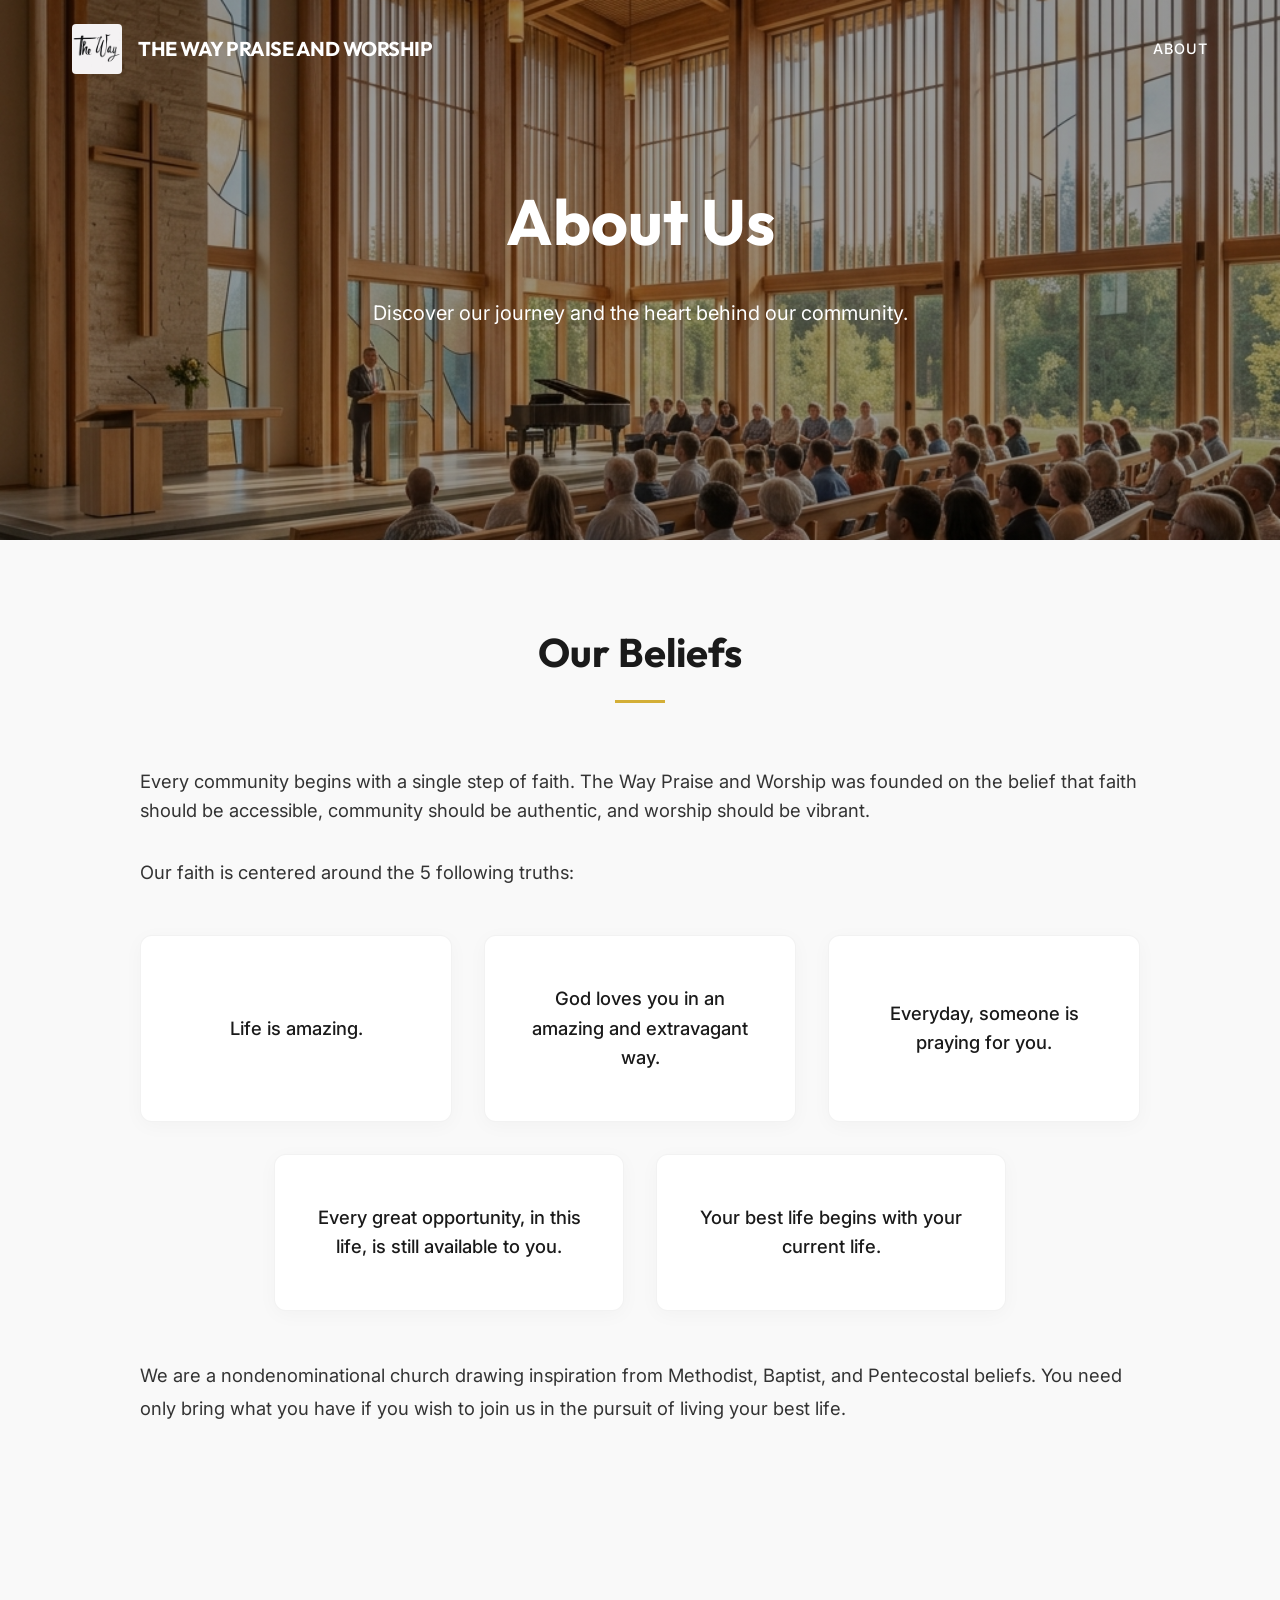
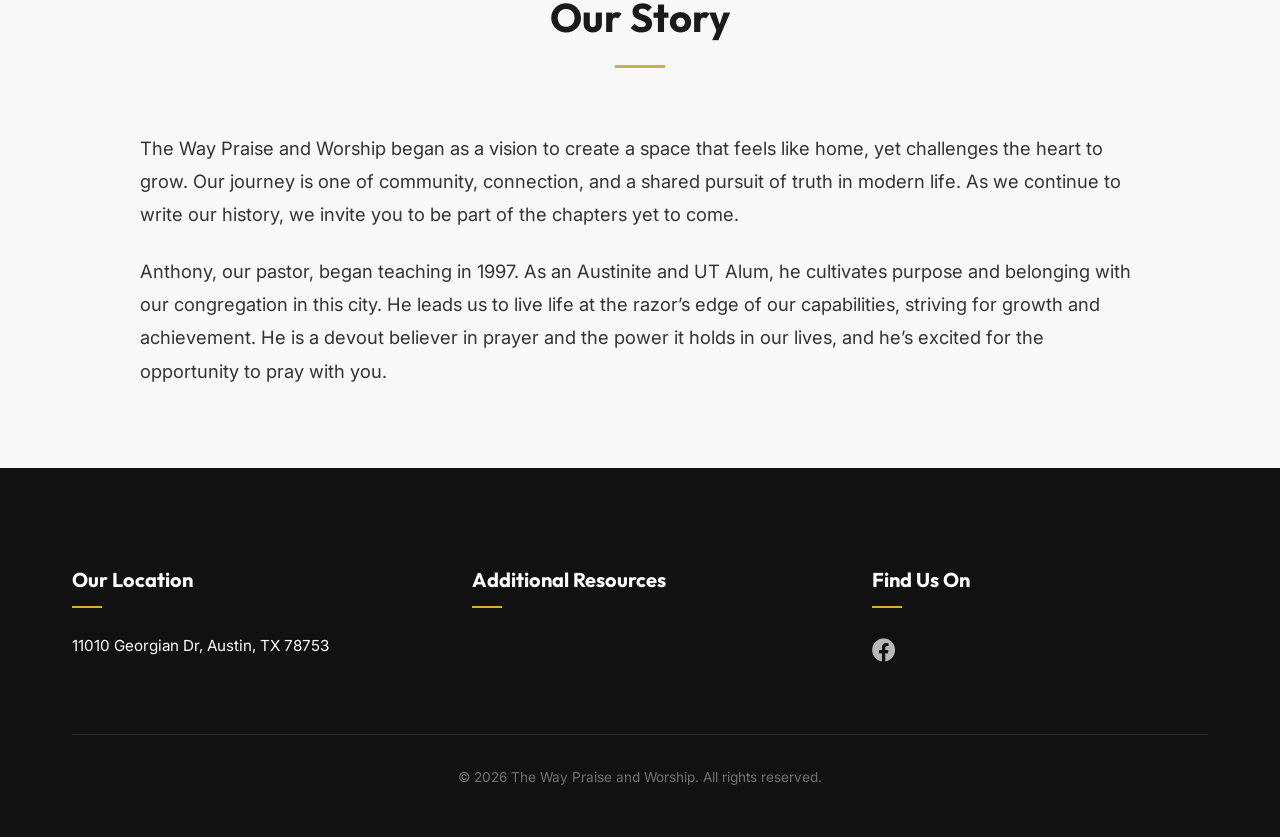
==== about/index.html @ 52aba9ca "Changed Copy  / Layout" ====
<!DOCTYPE html>
<html lang="en">

<head>
    <meta charset="UTF-8">
    <meta name="viewport" content="width=device-width, initial-scale=1.0">
    <title>About | The Way Praise and Worship</title>
    <meta name="description"
        content="Learn about The Way Praise and Worship, our history, and our mission to create a community of faith.">
    <link rel="icon" href="../images/favicon/favicon.svg" type="image/svg+xml">
    <link rel="icon" href="../images/favicon/favicon.png" type="image/png">
    <link rel="icon" href="../images/favicon/favicon.ico">
    <link rel="apple-touch-icon" href="../images/favicon/apple-touch-icon.png">
    <link rel="manifest" href="../images/favicon/site.webmanifest">
    <link rel="stylesheet" href="../styles.css">
    <!-- Font Awesome for social icons -->
    <link rel="stylesheet" href="https://cdnjs.cloudflare.com/ajax/libs/font-awesome/6.0.0/css/all.min.css">
</head>

<body>

    <header id="header">
        <div class="container">
            <nav>
                <a href="../index.html" class="logo">
                    <img src="../images/logo/TheWayLogo.jpg" alt="The Way Praise and Worship Logo" class="logo-img">
                    <span>THE WAY PRAISE AND WORSHIP</span>
                </a>
                <ul class="nav-links">
                    <li><a href="index.html">About</a></li>
                </ul>
            </nav>
        </div>
    </header>

    <main>
        <!-- About Hero Section -->
        <section class="hero hero-about">
            <div class="container">
                <div class="hero-content">
                    <h1>About Us</h1>
                    <p>Discover our journey and the heart behind our community.</p>
                </div>
            </div>
        </section>

        <!-- Our Beliefs Section -->
        <section class="about-beliefs" id="beliefs">
            <div class="container">
                <div class="section-title">
                    <h2>Our Beliefs</h2>
                    <span></span>
                </div>
                <div class="story-content" style="max-width: 1000px; margin: 0 auto; text-align: left;">
                    <p style="font-size: 1.15rem; margin-bottom: 2rem; color: var(--text-color);">
                        Every community begins with a single step of faith. The Way Praise and Worship was founded on the belief that faith should be accessible, community should be authentic, and worship should be vibrant.
                    </p>
                    <p style="font-size: 1.15rem; margin-bottom: 2rem; color: var(--text-color);">
                        Our faith is centered around the 5 following truths:
                    </p>
                    <div class="truths-grid">
                        <div class="truth-card">
                            <p>Life is amazing.</p>
                        </div>
                        <div class="truth-card">
                            <p>God loves you in an amazing and extravagant way.</p>
                        </div>
                        <div class="truth-card">
                            <p>Everyday, someone is praying for you.</p>
                        </div>
                        <div class="truth-card">
                            <p>Every great opportunity, in this life, is still available to you.</p>
                        </div>
                        <div class="truth-card">
                            <p>Your best life begins with your current life.</p>
                        </div>
                    </div>
                    <p style="font-size: 1.15rem; margin-top: 3rem; color: var(--text-color); line-height: 1.8;">
                        We are a nondenominational church drawing inspiration from Methodist, Baptist, and Pentecostal beliefs. You need only bring what you have if you wish to join us in the pursuit of living your best life.
                    </p>
                </div>
            </div>
        </section>

        <!-- Our Story Section -->
        <section class="about-story" id="story" style="background: var(--bg-color);">
            <div class="container">
                <div class="section-title">
                    <h2>Our Story</h2>
                    <span></span>
                </div>
                <div class="story-content" style="max-width: 1000px; margin: 0 auto; text-align: left;">
                    <p style="font-size: 1.15rem; color: var(--text-color); line-height: 1.8;">
                        The Way Praise and Worship began as a vision to create a space that feels like home, yet challenges the heart to grow. Our journey is one of community, connection, and a shared pursuit of truth in modern life. As we continue to write our history, we invite you to be part of the chapters yet to come.
                    </p>
                    <p style="font-size: 1.15rem; color: var(--text-color); line-height: 1.8; margin-top: 1.5rem;">
                        Anthony, our pastor, began teaching in 1997. As an Austinite and UT Alum, he cultivates purpose and belonging with our congregation in this city. He leads us to live life at the razor’s edge of our capabilities, striving for growth and achievement. He is a devout believer in prayer and the power it holds in our lives, and he’s excited for the opportunity to pray with you.
                    </p>
                </div>
            </div>
        </section>
    </main>

    <footer>
        <div class="container">
            <div class="footer-content">
                <div class="footer-col">
                    <h3>Our Location</h3>
                    <a href="https://maps.app.goo.gl/QuTGbRUTS7M2AZpp6" target="_blank" class="hidden-link">
                        11010 Georgian Dr, Austin, TX 78753
                    </a>
                </div>
                <div class="footer-col">
                    <h3>Additional Resources</h3>
                    <!-- Placeholder for future resources -->
                </div>
                <div class="footer-col">
                    <h3>Find Us On</h3>
                    <div class="footer-social">
                        <a href="https://www.facebook.com/thewaypraise/" target="_blank">
                            <i class="fa-brands fa-facebook"></i>
                        </a>
                    </div>
                </div>
            </div>
            <div class="footer-bottom">
                <p>&copy; 2026 The Way Praise and Worship. All rights reserved.</p>
            </div>
        </div>
    </footer>

    <script src="../script.js"></script>
</body>

</html>
---- styles.css ----
@import url('https://fonts.googleapis.com/css2?family=Inter:wght@300;400;500;600&family=Outfit:wght@300;400;600;700&display=swap');

:root {
    --primary-color: #1a1a1a;
    --accent-color: #d4af37;
    --text-color: #333333;
    --bg-color: #f9f9f9;
    --white: #ffffff;
    --hero-overlay: rgba(0, 0, 0, 0.4);
    --transition: all 0.3s cubic-bezier(0.4, 0, 0.2, 1);
    --max-width: 1200px;
}

* {
    margin: 0;
    padding: 0;
    box-sizing: border-box;
}

body {
    font-family: 'Inter', sans-serif;
    line-height: 1.6;
    color: var(--text-color);
    background-color: var(--bg-color);
    overflow-x: hidden;
}

h1, h2, h3 {
    font-family: 'Outfit', sans-serif;
    color: var(--primary-color);
}

a {
    text-decoration: none;
    color: inherit;
    transition: var(--transition);
}

ul {
    list-style: none;
}

img {
    max-width: 100%;
}

.container {
    max-width: var(--max-width);
    margin: 0 auto;
    padding: 0 2rem;
}

/* Header */
header {
    position: fixed;
    top: 0;
    left: 0;
    width: 100%;
    z-index: 1000;
    padding: 1.5rem 0;
    transition: var(--transition);
    background: transparent;
}

header.scrolled {
    background: var(--white);
    padding: 1rem 0;
    box-shadow: 0 2px 10px rgba(0,0,0,0.1);
}

nav {
    display: flex;
    justify-content: space-between;
    align-items: center;
}

.logo {
    display: flex;
    align-items: center;
    gap: 1rem;
    font-size: 1.25rem;
    font-weight: 700;
    font-family: 'Outfit', sans-serif;
    color: var(--white);
    letter-spacing: -0.5px;
}

.logo-img {
    height: 50px;
    width: auto;
    border-radius: 4px;
}

header.scrolled .logo {
    color: var(--primary-color);
}

.nav-links {
    display: flex;
    gap: 2rem;
}

.nav-links a {
    font-weight: 500;
    color: var(--white);
    font-size: 0.9rem;
    text-transform: uppercase;
    letter-spacing: 1px;
}

header.scrolled .nav-links a {
    color: var(--primary-color);
}

.nav-links a:hover {
    color: var(--accent-color);
}

/* Hero Section */
.hero {
    height: 100vh;
    background: linear-gradient(var(--hero-overlay), var(--hero-overlay)), url('church_hero.png');
    background-size: cover;
    background-position: center;
    display: flex;
    align-items: center;
    justify-content: center;
    text-align: center;
    color: var(--white);
}

.hero-about {
    background: linear-gradient(var(--hero-overlay), var(--hero-overlay)), url('images/about_hero.png');
    background-size: cover;
    background-position: center;
    height: 60vh;
}

.hero-content h1 {
    font-size: 4rem;
    margin-bottom: 1.5rem;
    color: var(--white);
    font-weight: 700;
}

.hero-content p {
    font-size: 1.25rem;
    margin-bottom: 2.5rem;
    max-width: 600px;
    margin-left: auto;
    margin-right: auto;
}

.btn {
    display: inline-block;
    padding: 1rem 2.5rem;
    background: var(--accent-color);
    color: var(--white);
    border-radius: 4px;
    font-weight: 600;
    text-transform: uppercase;
    letter-spacing: 1px;
    font-size: 0.9rem;
    border: 2px solid var(--accent-color);
}

.btn:hover {
    background: transparent;
    color: var(--white);
}

.btn-outline {
    background: transparent;
    border-color: var(--white);
}

.btn-outline:hover {
    background: var(--white);
    color: var(--primary-color);
}

/* Section Common */
section {
    padding: 8rem 0;
}

.section-title {
    text-align: center;
    margin-bottom: 4rem;
}

/* Compact sections for About page */
.about-beliefs, .about-story {
    padding: 5rem 0;
}

.section-title h2 {
    font-size: 2.5rem;
    margin-bottom: 1rem;
}

.section-title span {
    display: block;
    width: 50px;
    height: 3px;
    background: var(--accent-color);
    margin: 0 auto;
}

/* Sermon Times */
.sermon-times {
    background: var(--white);
}

.times-grid {
    display: grid;
    grid-template-columns: repeat(auto-fit, minmax(300px, 1fr));
    gap: 3rem;
}

.time-card {
    padding: 3rem;
    background: var(--bg-color);
    border-radius: 8px;
    text-align: center;
    transition: var(--transition);
}

.time-card:hover {
    transform: translateY(-10px);
    box-shadow: 0 10px 30px rgba(0,0,0,0.05);
}

.time-card h3 {
    font-size: 1.5rem;
    margin-bottom: 1rem;
}

.time-card p {
    font-size: 1.1rem;
    color: var(--text-color);
}

/* Social Section */
.social-section {
    background: var(--primary-color);
    color: var(--white);
    text-align: center;
}

.social-section h2 {
    color: var(--white);
}

.social-links {
    display: flex;
    justify-content: center;
    gap: 3rem;
    margin-top: 2rem;
}

.social-item {
    display: flex;
    flex-direction: column;
    align-items: center;
    gap: 1rem;
}

.social-icon {
    width: 80px;
    height: 80px;
    background: rgba(255,255,255,0.05);
    border-radius: 50%;
    display: flex;
    align-items: center;
    justify-content: center;
    font-size: 1.5rem;
    transition: var(--transition);
}

.social-item:hover .social-icon {
    background: var(--accent-color);
    transform: scale(1.1);
}

/* Contact Section */
.contact-container {
    display: grid;
    grid-template-columns: 1fr 1fr;
    gap: 4rem;
}

.contact-form {
    display: flex;
    flex-direction: column;
    gap: 1.5rem;
}

.form-group {
    display: flex;
    flex-direction: column;
    gap: 0.5rem;
}

.form-group label {
    font-weight: 600;
    font-size: 0.9rem;
}

.form-group input, .form-group textarea {
    padding: 1rem;
    border: 1px solid #ddd;
    border-radius: 4px;
    font-family: inherit;
    font-size: 1rem;
}

.form-group input:focus, .form-group textarea:focus {
    outline: none;
    border-color: var(--accent-color);
}

.contact-info {
    display: flex;
    flex-direction: column;
    gap: 2rem;
}

.info-item h3 {
    margin-bottom: 0.5rem;
}

/* Footer Refactor */
footer {
    padding: 6rem 0 3rem;
    background: #111;
    color: var(--white);
}

.footer-content {
    display: grid;
    grid-template-columns: repeat(auto-fit, minmax(280px, 1fr));
    gap: 4rem;
    margin-bottom: 4rem;
}

.footer-col h3 {
    color: var(--white);
    font-size: 1.25rem;
    margin-bottom: 1.5rem;
    position: relative;
    padding-bottom: 0.75rem;
}

.footer-col h3::after {
    content: '';
    position: absolute;
    left: 0;
    bottom: 0;
    width: 30px;
    height: 2px;
    background: var(--accent-color);
}

.footer-col p, .footer-col .hidden-link {
    color: rgba(255, 255, 255, 0.7);
    font-size: 0.95rem;
    line-height: 1.8;
}

.hidden-link {
    text-decoration: none !important;
    color: inherit !important;
}

.hidden-link:hover {
    color: var(--accent-color) !important;
}

.footer-social {
    display: flex;
    align-items: center;
    gap: 1rem;
    margin-top: 1rem;
}

.footer-social a {
    font-size: 1.5rem;
    color: rgba(255, 255, 255, 0.7);
    transition: var(--transition);
}

.footer-social a:hover {
    color: var(--accent-color);
    transform: translateY(-3px);
}

/* Truths Grid (About Page) */
.truths-grid {
    display: flex;
    flex-wrap: wrap;
    justify-content: center;
    gap: 2rem;
    margin-top: 3rem;
}

.truth-card {
    flex: 1 1 300px;
    max-width: 350px;
    background: var(--white);
    padding: 3rem 2rem;
    border-radius: 12px;
    box-shadow: 0 4px 20px rgba(0,0,0,0.03);
    border: 1px solid rgba(0,0,0,0.05);
    transition: var(--transition);
    display: flex;
    align-items: center;
    justify-content: center;
    text-align: center;
}

.truth-card:hover {
    transform: translateY(-5px);
    box-shadow: 0 10px 40px rgba(0,0,0,0.08);
    border-color: var(--accent-color);
}

.truth-card p {
    font-size: 1.15rem;
    font-weight: 500;
    color: var(--primary-color);
    margin: 0;
    line-height: 1.6;
}

.footer-bottom {
    padding-top: 2rem;
    border-top: 1px solid rgba(255, 255, 255, 0.1);
    text-align: center;
    color: rgba(255, 255, 255, 0.4);
    font-size: 0.85rem;
}

/* Responsive */
@media (max-width: 768px) {
    .contact-container {
        grid-template-columns: 1fr;
    }
    .hero-content h1 {
        font-size: 2.5rem;
    }
    .nav-links {
        display: none;
    }
    .footer-content {
        gap: 3rem;
        text-align: center;
    }
    .footer-col h3::after {
        left: 50%;
        transform: translateX(-50%);
    }
    .footer-social {
        justify-content: center;
    }
}
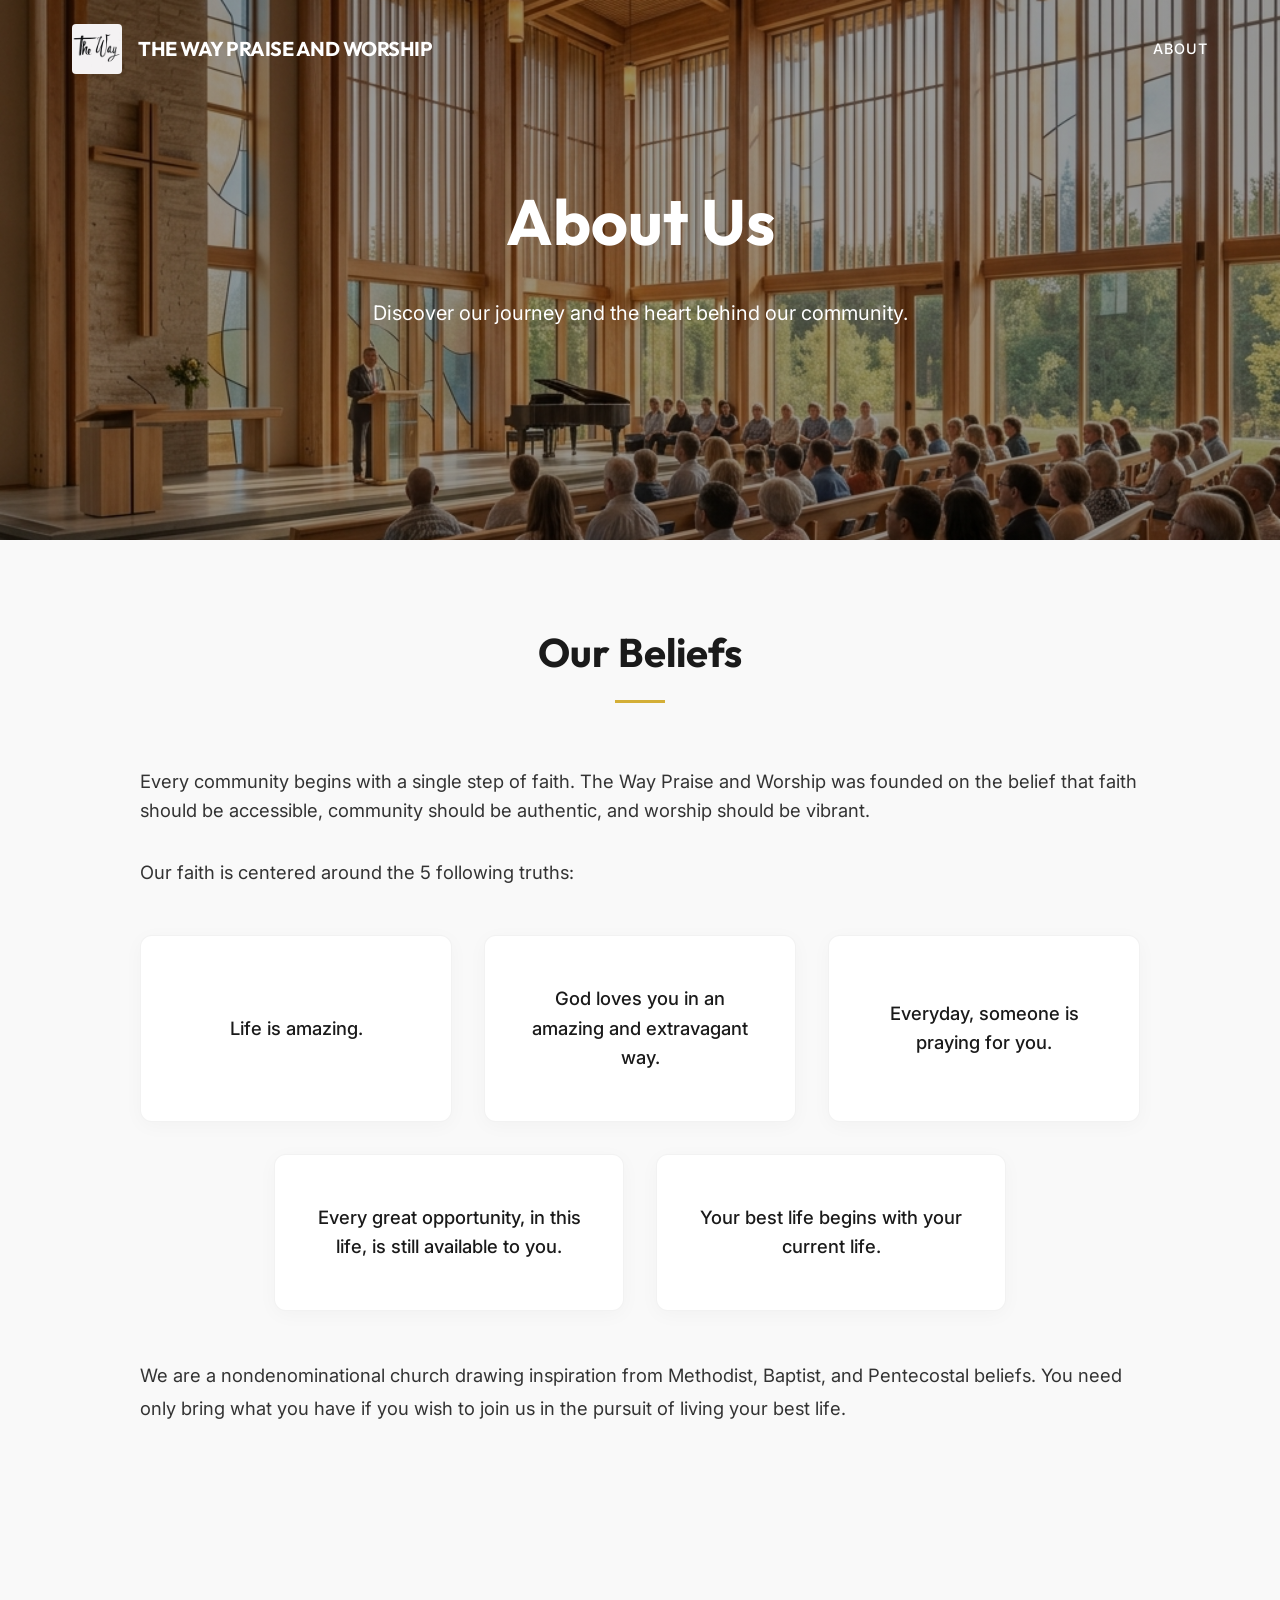
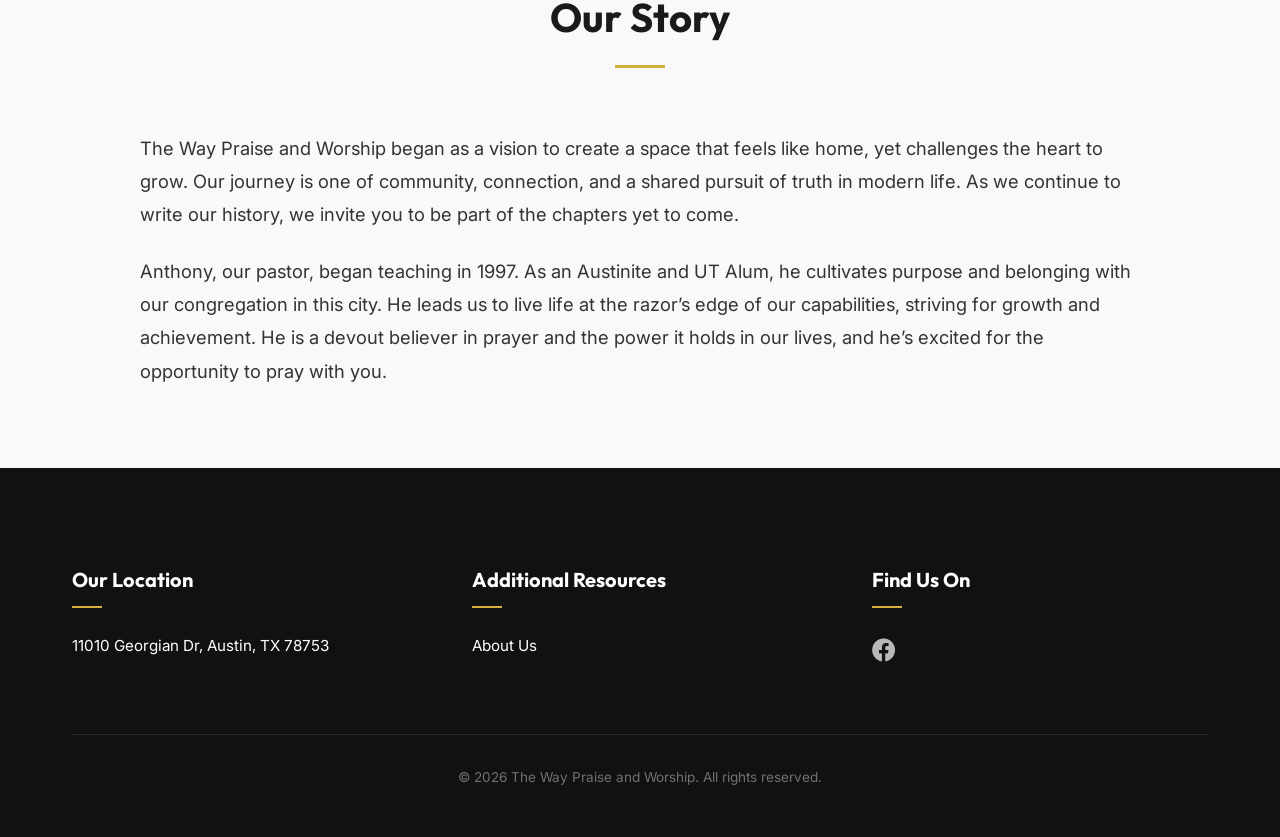
==== commit 5c90290a: "Added Dynamic Header" ====
--- a/about/index.html
+++ b/about/index.html
@@ -29,6 +29,9 @@
                 <ul class="nav-links">
                     <li><a href="index.html">About</a></li>
                 </ul>
+                <div class="menu-toggle" id="mobile-menu">
+                    <i class="fas fa-bars"></i>
+                </div>
             </nav>
         </div>
     </header>
@@ -112,7 +115,7 @@
                 </div>
                 <div class="footer-col">
                     <h3>Additional Resources</h3>
-                    <!-- Placeholder for future resources -->
+                    <a href="index.html" class="hidden-link">About Us</a>
                 </div>
                 <div class="footer-col">
                     <h3>Find Us On</h3>
--- a/styles.css
+++ b/styles.css
@@ -441,16 +441,65 @@
     font-size: 0.85rem;
 }
 
+/* Mobile Menu Toggle */
+.menu-toggle {
+    display: none;
+    font-size: 1.5rem;
+    cursor: pointer;
+    color: var(--white);
+    transition: var(--transition);
+}
+
+header.scrolled .menu-toggle {
+    color: var(--primary-color);
+}
+
 /* Responsive */
 @media (max-width: 768px) {
+    .menu-toggle {
+        display: block;
+    }
+
+    .nav-links {
+        position: absolute;
+        top: 100%;
+        left: 0;
+        width: 100%;
+        background: var(--white);
+        flex-direction: column;
+        gap: 0;
+        box-shadow: 0 10px 15px rgba(0,0,0,0.1);
+        max-height: 0;
+        overflow: hidden;
+        transition: all 0.4s cubic-bezier(0.4, 0, 0.2, 1);
+        opacity: 0;
+        pointer-events: none;
+    }
+
+    /* Transparent header needs dark text in mobile menu for readability */
+    .nav-links a {
+        color: var(--primary-color);
+        padding: 1.5rem 2rem;
+        width: 100%;
+        border-bottom: 1px solid rgba(0,0,0,0.05);
+    }
+
+    .nav-links.active {
+        max-height: 300px;
+        opacity: 1;
+        pointer-events: auto;
+    }
+
+    header:not(.scrolled) .nav-links {
+        /* Optional: adjust background if header is transparent */
+        background: var(--white);
+    }
+
     .contact-container {
         grid-template-columns: 1fr;
     }
     .hero-content h1 {
         font-size: 2.5rem;
-    }
-    .nav-links {
-        display: none;
     }
     .footer-content {
         gap: 3rem;
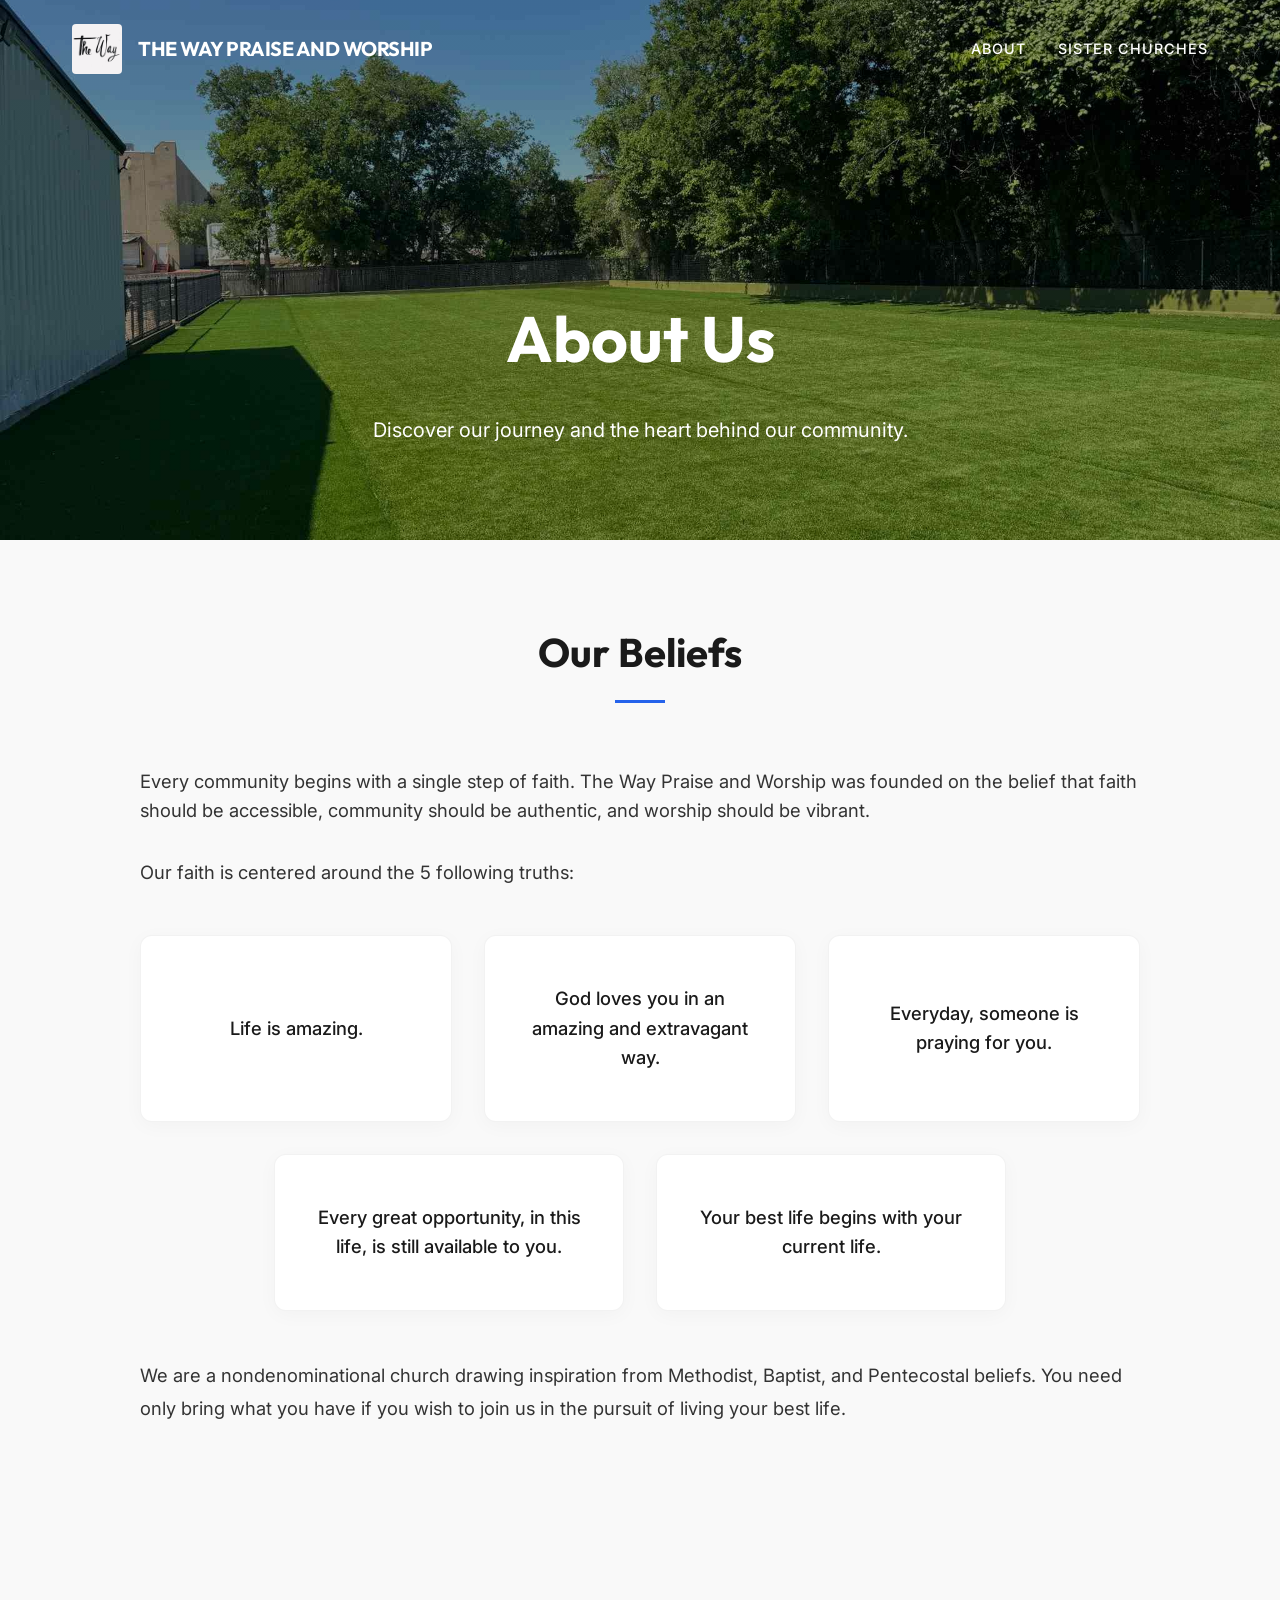
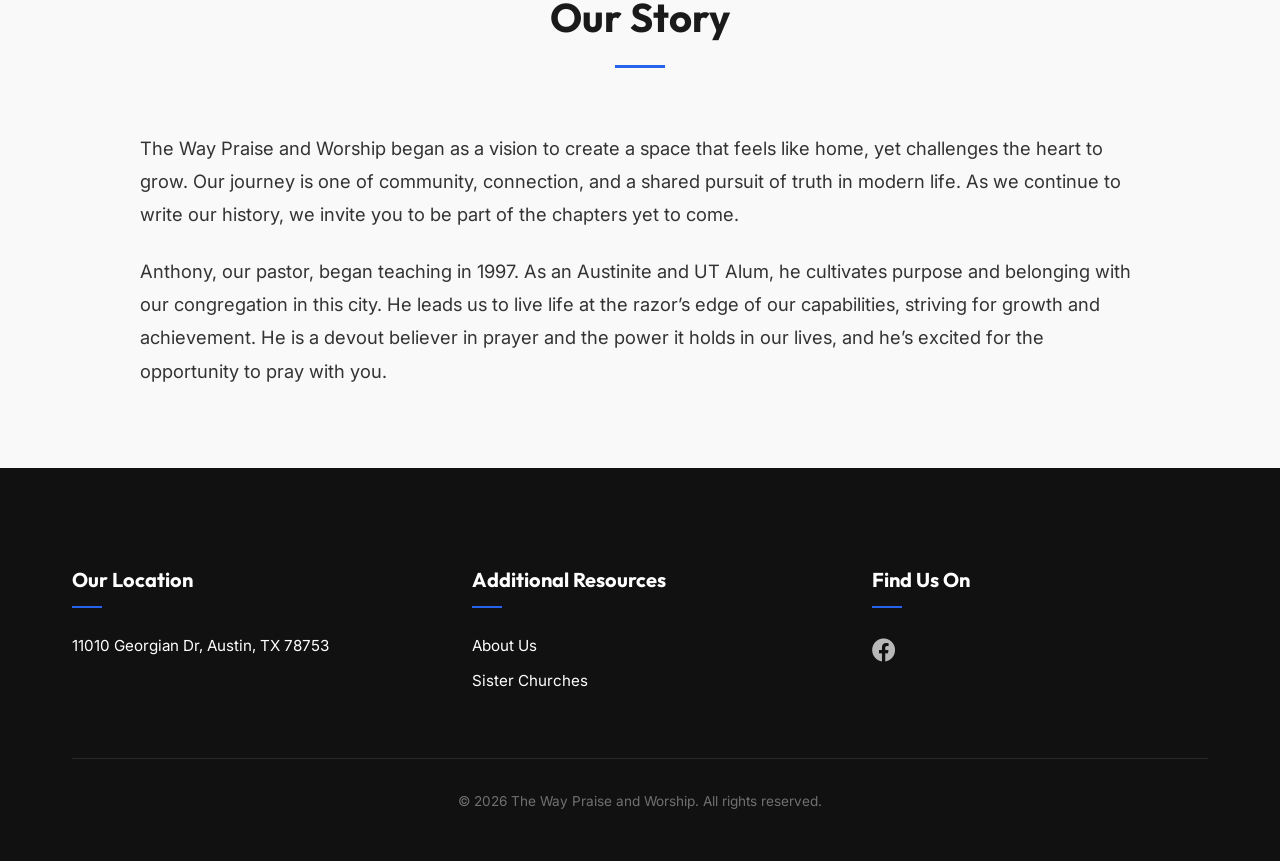
==== commit 86f4512d: "added sister churches" ====
--- a/about/index.html
+++ b/about/index.html
@@ -28,6 +28,7 @@
                 </a>
                 <ul class="nav-links">
                     <li><a href="index.html">About</a></li>
+                    <li><a href="../sister-churches/index.html">Sister Churches</a></li>
                 </ul>
                 <div class="menu-toggle" id="mobile-menu">
                     <i class="fas fa-bars"></i>
@@ -62,19 +63,19 @@
                         Our faith is centered around the 5 following truths:
                     </p>
                     <div class="truths-grid">
-                        <div class="truth-card">
+                        <div class="truth-card reveal">
                             <p>Life is amazing.</p>
                         </div>
-                        <div class="truth-card">
+                        <div class="truth-card reveal">
                             <p>God loves you in an amazing and extravagant way.</p>
                         </div>
-                        <div class="truth-card">
+                        <div class="truth-card reveal">
                             <p>Everyday, someone is praying for you.</p>
                         </div>
-                        <div class="truth-card">
+                        <div class="truth-card reveal">
                             <p>Every great opportunity, in this life, is still available to you.</p>
                         </div>
-                        <div class="truth-card">
+                        <div class="truth-card reveal">
                             <p>Your best life begins with your current life.</p>
                         </div>
                     </div>
@@ -115,7 +116,8 @@
                 </div>
                 <div class="footer-col">
                     <h3>Additional Resources</h3>
-                    <a href="index.html" class="hidden-link">About Us</a>
+                    <a href="index.html" class="hidden-link">About Us</a><br>
+                    <a href="../sister-churches/index.html" class="hidden-link" style="margin-top: 0.5rem; display: inline-block;">Sister Churches</a>
                 </div>
                 <div class="footer-col">
                     <h3>Find Us On</h3>
--- a/styles.css
+++ b/styles.css
@@ -2,7 +2,7 @@
 
 :root {
     --primary-color: #1a1a1a;
-    --accent-color: #d4af37;
+    --accent-color: #2563eb;
     --text-color: #333333;
     --bg-color: #f9f9f9;
     --white: #ffffff;
@@ -119,21 +119,40 @@
 /* Hero Section */
 .hero {
     height: 100vh;
-    background: linear-gradient(var(--hero-overlay), var(--hero-overlay)), url('church_hero.png');
+    background: linear-gradient(var(--hero-overlay), var(--hero-overlay)), url('images/scenes/stage.jpg');
     background-size: cover;
     background-position: center;
     display: flex;
-    align-items: center;
+    align-items: flex-end;
     justify-content: center;
     text-align: center;
     color: var(--white);
+    padding-bottom: 6vh;
 }
 
 .hero-about {
-    background: linear-gradient(var(--hero-overlay), var(--hero-overlay)), url('images/about_hero.png');
+    background: linear-gradient(var(--hero-overlay), var(--hero-overlay)), url('images/scenes/turf.jpg');
     background-size: cover;
     background-position: center;
     height: 60vh;
+}
+
+.hero-sister-churches {
+    background: linear-gradient(var(--hero-overlay), var(--hero-overlay)), url('images/scenes/sisterchurch.jpg');
+    background-size: cover;
+    background-position: center;
+    height: 60vh;
+    position: relative;
+}
+
+.hero-attribution {
+    position: absolute;
+    bottom: 15px;
+    right: 20px;
+    font-size: 0.8rem;
+    color: rgba(255, 255, 255, 0.7);
+    font-weight: 300;
+    pointer-events: none;
 }
 
 .hero-content h1 {
@@ -513,3 +532,15 @@
         justify-content: center;
     }
 }
+
+/* Scroll Reveal Animations */
+.reveal {
+    opacity: 0;
+    transform: translateY(100px) scale(0.95);
+    transition: all 1.2s cubic-bezier(0.175, 0.885, 0.32, 1.275);
+}
+
+.reveal.active {
+    opacity: 1;
+    transform: translateY(0) scale(1);
+}
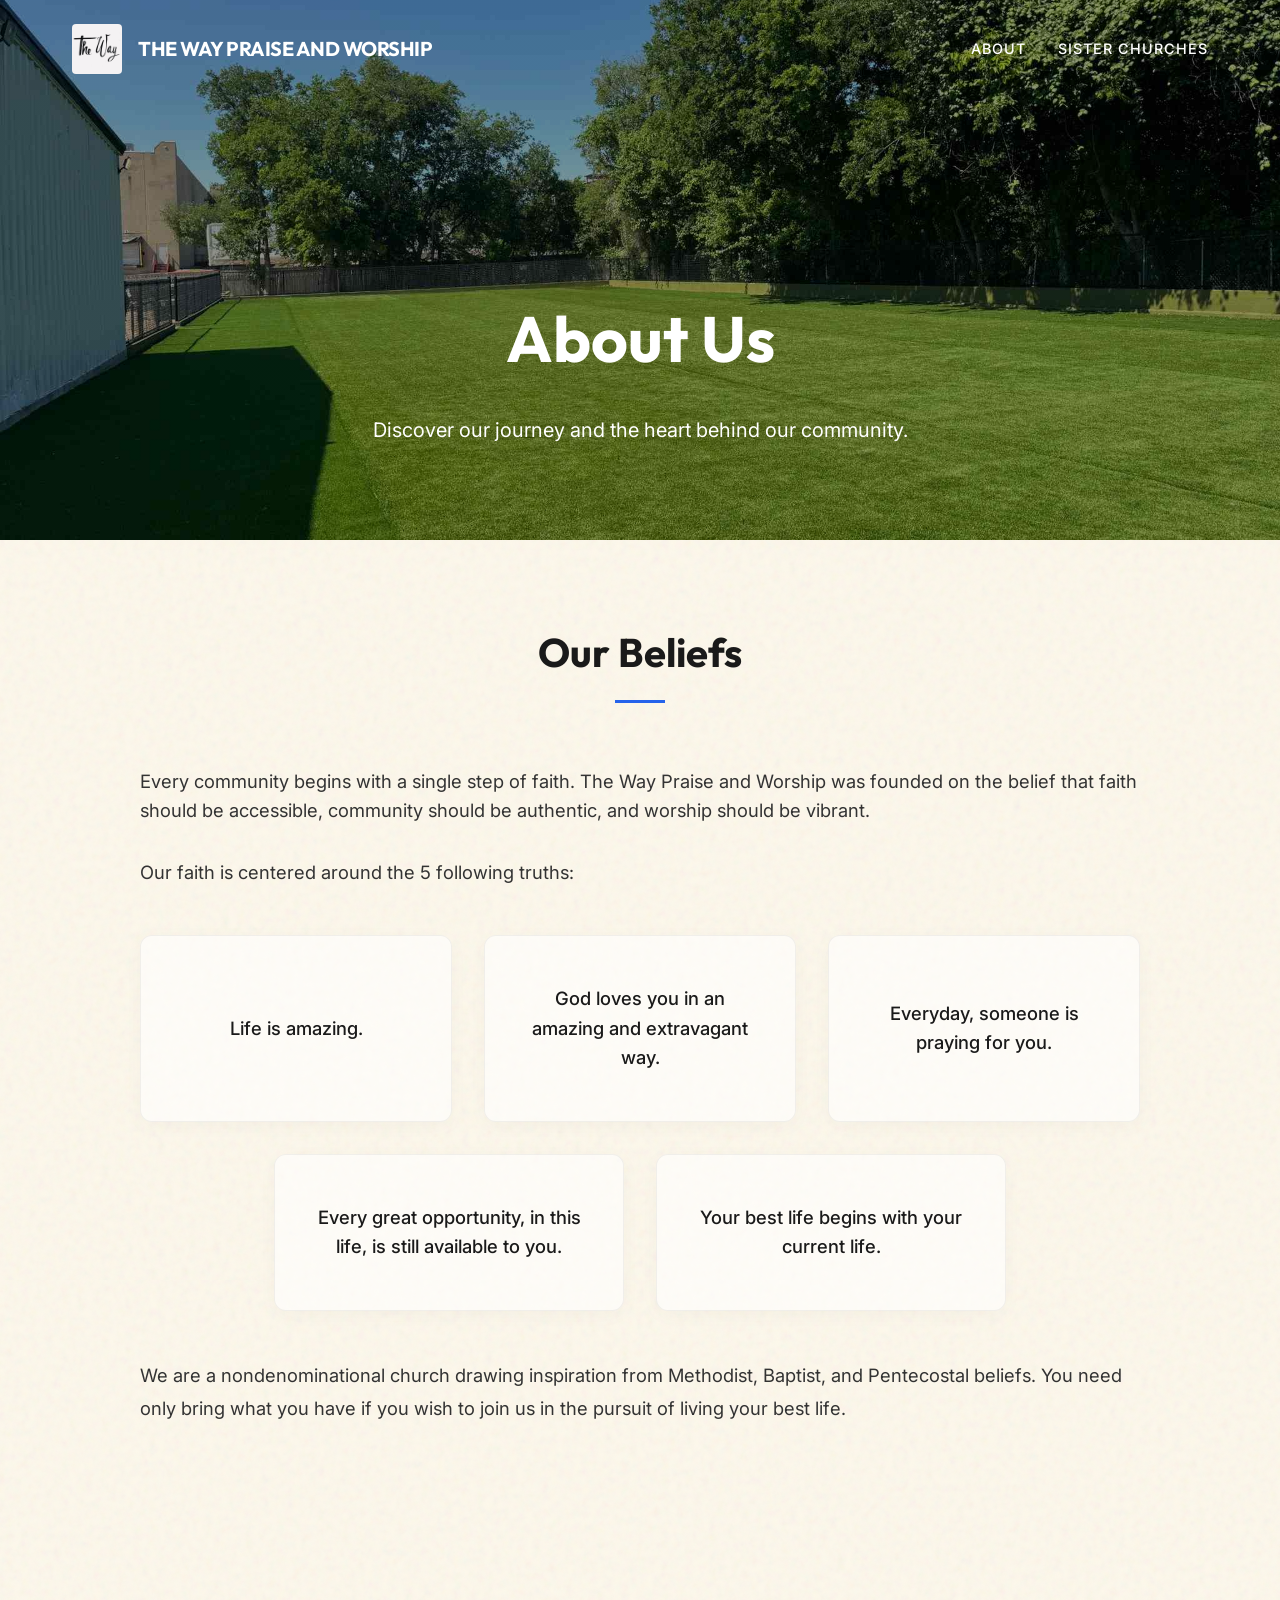
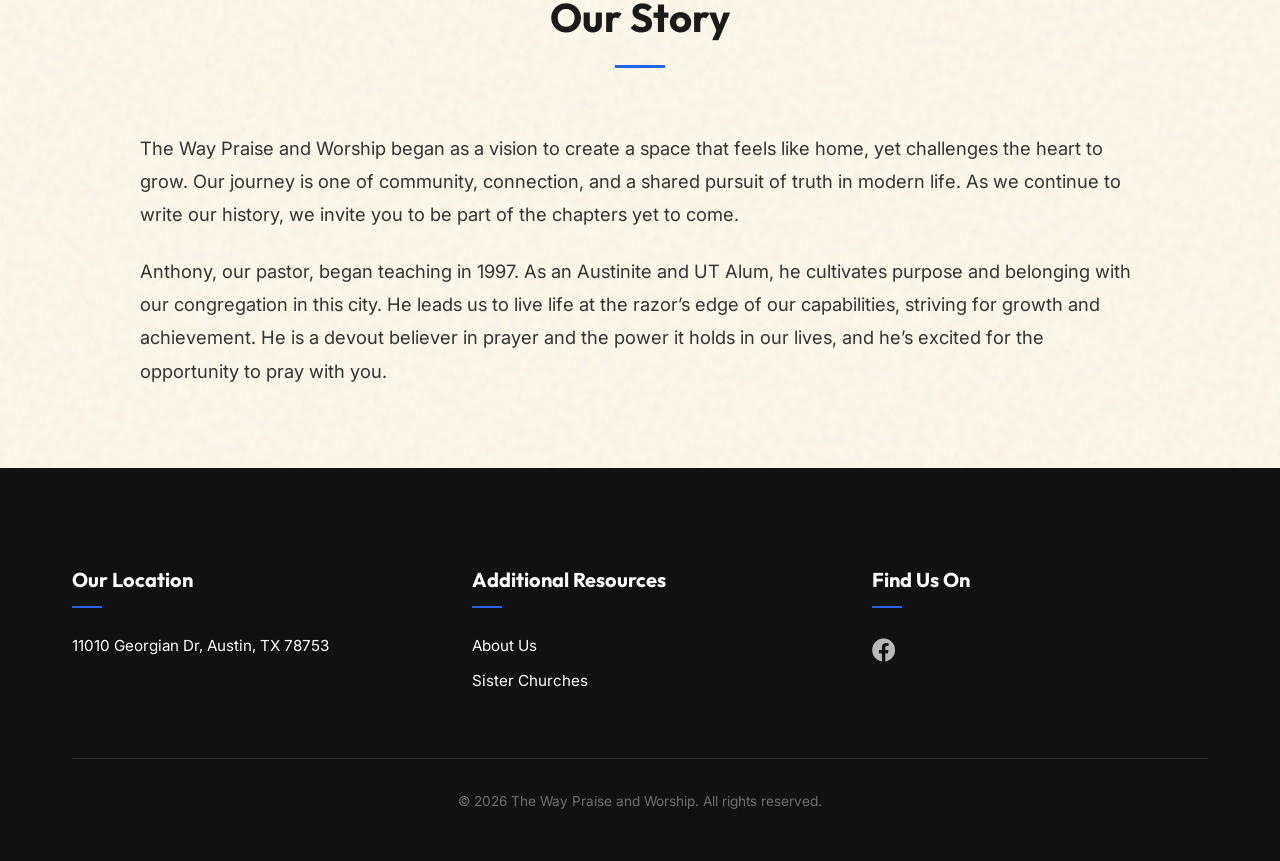
==== commit 50e5687b: "Changed background & url routing" ====
--- a/about/index.html
+++ b/about/index.html
@@ -22,13 +22,13 @@
     <header id="header">
         <div class="container">
             <nav>
-                <a href="../index.html" class="logo">
+                <a href="/" class="logo">
                     <img src="../images/logo/TheWayLogo.jpg" alt="The Way Praise and Worship Logo" class="logo-img">
                     <span>THE WAY PRAISE AND WORSHIP</span>
                 </a>
                 <ul class="nav-links">
-                    <li><a href="index.html">About</a></li>
-                    <li><a href="../sister-churches/index.html">Sister Churches</a></li>
+                    <li><a href="/about">About</a></li>
+                    <li><a href="/sister-churches">Sister Churches</a></li>
                 </ul>
                 <div class="menu-toggle" id="mobile-menu">
                     <i class="fas fa-bars"></i>
@@ -87,7 +87,7 @@
         </section>
 
         <!-- Our Story Section -->
-        <section class="about-story" id="story" style="background: var(--bg-color);">
+        <section class="about-story" id="story" style="background: transparent;">
             <div class="container">
                 <div class="section-title">
                     <h2>Our Story</h2>
@@ -116,8 +116,8 @@
                 </div>
                 <div class="footer-col">
                     <h3>Additional Resources</h3>
-                    <a href="index.html" class="hidden-link">About Us</a><br>
-                    <a href="../sister-churches/index.html" class="hidden-link" style="margin-top: 0.5rem; display: inline-block;">Sister Churches</a>
+                    <a href="/about" class="hidden-link">About Us</a><br>
+                    <a href="/sister-churches" class="hidden-link" style="margin-top: 0.5rem; display: inline-block;">Sister Churches</a>
                 </div>
                 <div class="footer-col">
                     <h3>Find Us On</h3>
--- a/styles.css
+++ b/styles.css
@@ -9,6 +9,7 @@
     --hero-overlay: rgba(0, 0, 0, 0.4);
     --transition: all 0.3s cubic-bezier(0.4, 0, 0.2, 1);
     --max-width: 1200px;
+    --parchment-bg: #fdf8eb url("data:image/svg+xml,%3Csvg viewBox='0 0 200 200' xmlns='http://www.w3.org/2000/svg'%3E%3Cfilter id='noiseFilter'%3E%3CfeTurbulence type='fractalNoise' baseFrequency='0.8' numOctaves='3' stitchTiles='stitch'/%3E%3C/filter%3E%3Crect width='100%25' height='100%25' filter='url(%23noiseFilter)' opacity='0.08'/%3E%3C/svg%3E");
 }
 
 * {
@@ -22,6 +23,7 @@
     line-height: 1.6;
     color: var(--text-color);
     background-color: var(--bg-color);
+    background: var(--parchment-bg);
     overflow-x: hidden;
 }
 
@@ -63,7 +65,7 @@
 }
 
 header.scrolled {
-    background: var(--white);
+    background: var(--parchment-bg);
     padding: 1rem 0;
     box-shadow: 0 2px 10px rgba(0,0,0,0.1);
 }
@@ -228,7 +230,7 @@
 
 /* Sermon Times */
 .sermon-times {
-    background: var(--white);
+    background: var(--parchment-bg);
 }
 
 .times-grid {
@@ -239,7 +241,8 @@
 
 .time-card {
     padding: 3rem;
-    background: var(--bg-color);
+    background: rgba(255, 255, 255, 0.6);
+    border: 1px solid rgba(0,0,0,0.05);
     border-radius: 8px;
     text-align: center;
     transition: var(--transition);
@@ -426,7 +429,7 @@
 .truth-card {
     flex: 1 1 300px;
     max-width: 350px;
-    background: var(--white);
+    background: rgba(255, 255, 255, 0.6);
     padding: 3rem 2rem;
     border-radius: 12px;
     box-shadow: 0 4px 20px rgba(0,0,0,0.03);
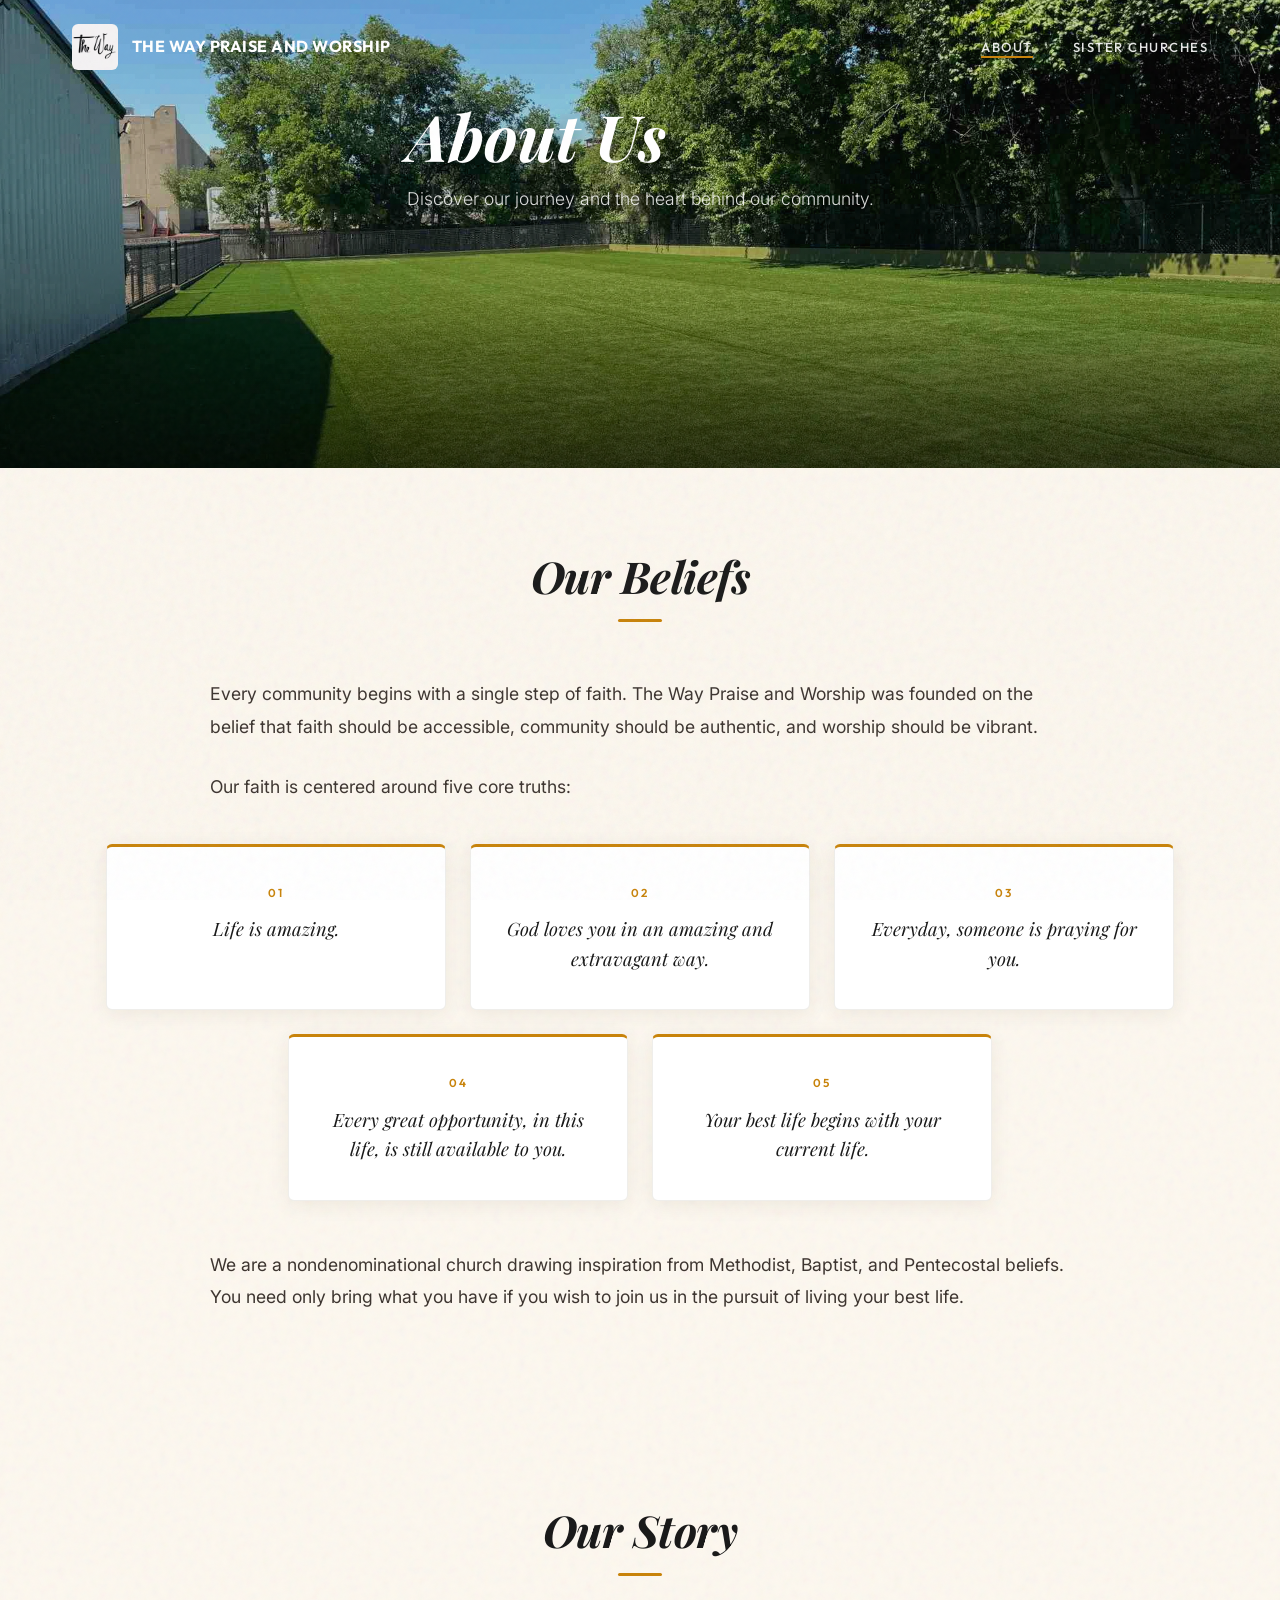
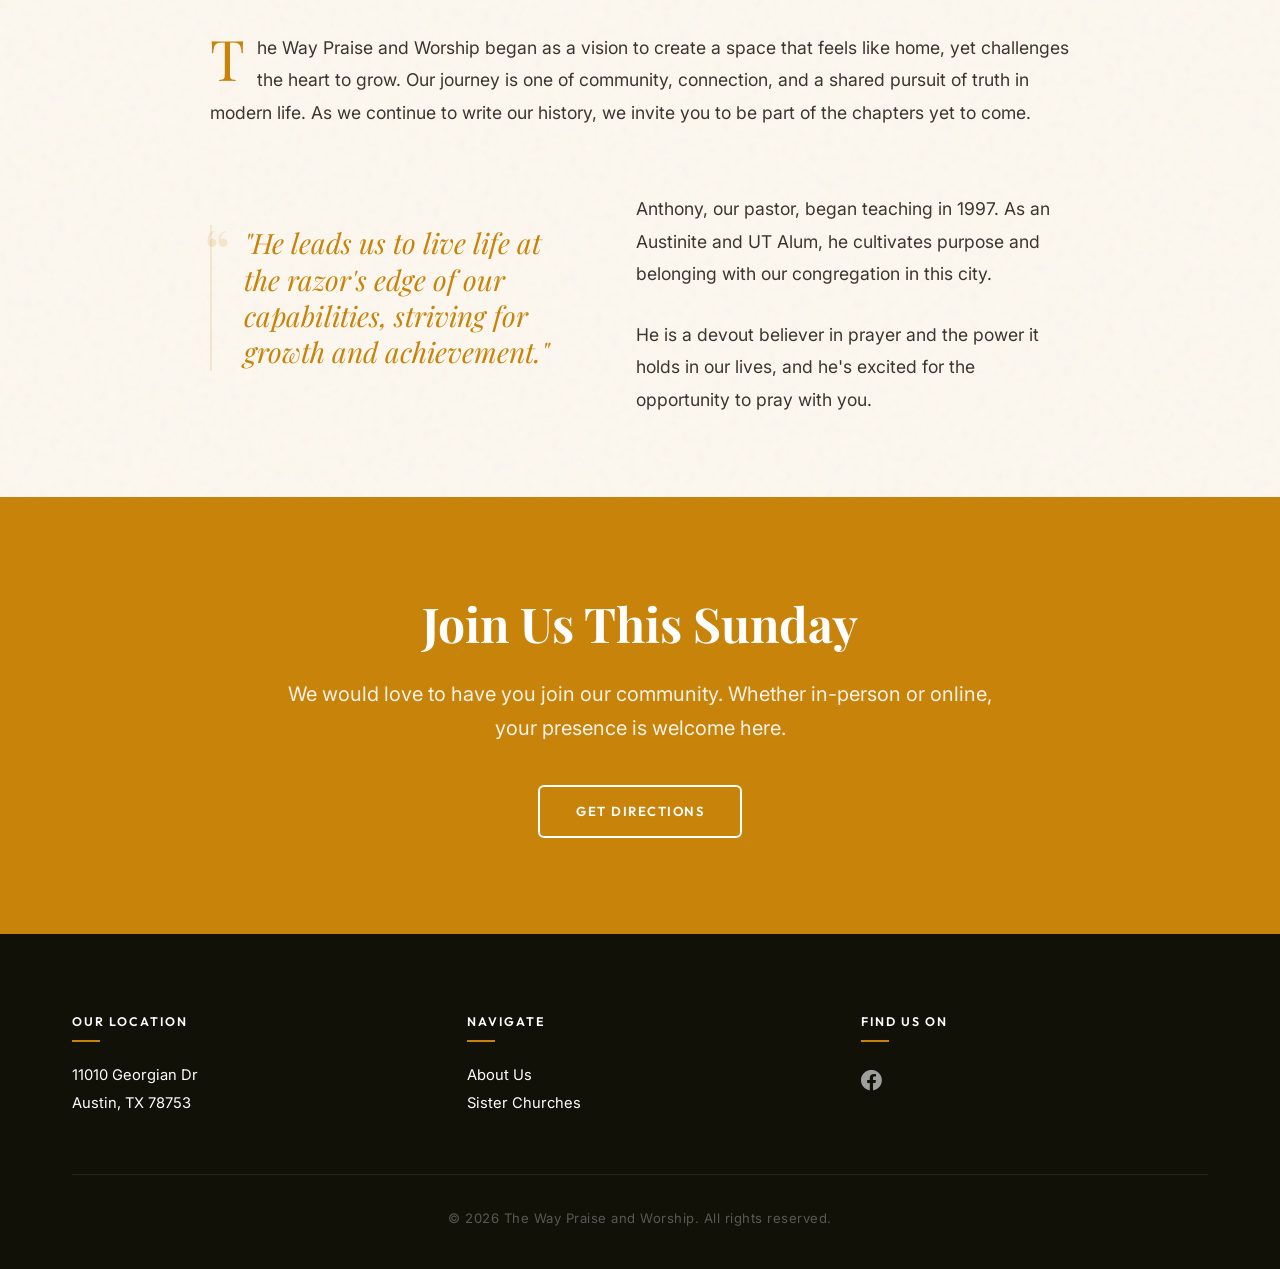
==== commit 7bf55e83: "Test antigravity kit" ====
--- a/about/index.html
+++ b/about/index.html
@@ -6,14 +6,13 @@
     <meta name="viewport" content="width=device-width, initial-scale=1.0">
     <title>About | The Way Praise and Worship</title>
     <meta name="description"
-        content="Learn about The Way Praise and Worship, our history, and our mission to create a community of faith.">
+        content="Learn about The Way Praise and Worship, our history, and our mission to create a community of faith in Austin, TX.">
     <link rel="icon" href="../images/favicon/favicon.svg" type="image/svg+xml">
     <link rel="icon" href="../images/favicon/favicon.png" type="image/png">
     <link rel="icon" href="../images/favicon/favicon.ico">
     <link rel="apple-touch-icon" href="../images/favicon/apple-touch-icon.png">
     <link rel="manifest" href="../images/favicon/site.webmanifest">
     <link rel="stylesheet" href="../styles.css">
-    <!-- Font Awesome for social icons -->
     <link rel="stylesheet" href="https://cdnjs.cloudflare.com/ajax/libs/font-awesome/6.0.0/css/all.min.css">
 </head>
 
@@ -27,7 +26,7 @@
                     <span>THE WAY PRAISE AND WORSHIP</span>
                 </a>
                 <ul class="nav-links">
-                    <li><a href="/about">About</a></li>
+                    <li><a href="/about" class="active">About</a></li>
                     <li><a href="/sister-churches">Sister Churches</a></li>
                 </ul>
                 <div class="menu-toggle" id="mobile-menu">
@@ -38,7 +37,7 @@
     </header>
 
     <main>
-        <!-- About Hero Section -->
+        <!-- About Hero -->
         <section class="hero hero-about">
             <div class="container">
                 <div class="hero-content">
@@ -53,56 +52,96 @@
             <div class="container">
                 <div class="section-title">
                     <h2>Our Beliefs</h2>
-                    <span></span>
+                    <span class="accent-bar"></span>
                 </div>
-                <div class="story-content" style="max-width: 1000px; margin: 0 auto; text-align: left;">
-                    <p style="font-size: 1.15rem; margin-bottom: 2rem; color: var(--text-color);">
-                        Every community begins with a single step of faith. The Way Praise and Worship was founded on the belief that faith should be accessible, community should be authentic, and worship should be vibrant.
+
+                <p class="beliefs-intro">
+                    Every community begins with a single step of faith. The Way Praise and Worship was founded on the belief
+                    that faith should be accessible, community should be authentic, and worship should be vibrant.
+                </p>
+                <p class="beliefs-intro">
+                    Our faith is centered around five core truths:
+                </p>
+
+                <div class="truths-grid">
+                    <div class="truth-card reveal">
+                        <span class="truth-number">01</span>
+                        <p>Life is amazing.</p>
+                    </div>
+                    <div class="truth-card reveal">
+                        <span class="truth-number">02</span>
+                        <p>God loves you in an amazing and extravagant way.</p>
+                    </div>
+                    <div class="truth-card reveal">
+                        <span class="truth-number">03</span>
+                        <p>Everyday, someone is praying for you.</p>
+                    </div>
+                    <div class="truth-card reveal">
+                        <span class="truth-number">04</span>
+                        <p>Every great opportunity, in this life, is still available to you.</p>
+                    </div>
+                    <div class="truth-card reveal">
+                        <span class="truth-number">05</span>
+                        <p>Your best life begins with your current life.</p>
+                    </div>
+                </div>
+
+                <p class="beliefs-intro" style="margin-top: 0;">
+                    We are a nondenominational church drawing inspiration from Methodist, Baptist, and Pentecostal beliefs.
+                    You need only bring what you have if you wish to join us in the pursuit of living your best life.
+                </p>
+            </div>
+        </section>
+
+        <!-- Our Story Section -->
+        <section class="about-story" id="story">
+            <div class="container">
+                <div class="section-title">
+                    <h2>Our Story</h2>
+                    <span class="accent-bar"></span>
+                </div>
+                <div class="story-content">
+                    <p class="drop-cap">
+                        The Way Praise and Worship began as a vision to create a space that feels like home, yet challenges
+                        the heart to grow. Our journey is one of community, connection, and a shared pursuit of truth in
+                        modern life. As we continue to write our history, we invite you to be part of the chapters yet to come.
                     </p>
-                    <p style="font-size: 1.15rem; margin-bottom: 2rem; color: var(--text-color);">
-                        Our faith is centered around the 5 following truths:
-                    </p>
-                    <div class="truths-grid">
-                        <div class="truth-card reveal">
-                            <p>Life is amazing.</p>
+                    
+                    <div class="asymmetric-layout" style="margin-top: 4rem; align-items: flex-start;">
+                        <div class="reveal">
+                            <blockquote class="floating-quote">
+                                "He leads us to live life at the razor's edge of our capabilities, striving for growth and achievement."
+                            </blockquote>
                         </div>
-                        <div class="truth-card reveal">
-                            <p>God loves you in an amazing and extravagant way.</p>
-                        </div>
-                        <div class="truth-card reveal">
-                            <p>Everyday, someone is praying for you.</p>
-                        </div>
-                        <div class="truth-card reveal">
-                            <p>Every great opportunity, in this life, is still available to you.</p>
-                        </div>
-                        <div class="truth-card reveal">
-                            <p>Your best life begins with your current life.</p>
+                        <div class="reveal">
+                            <p>
+                                Anthony, our pastor, began teaching in 1997. As an Austinite and UT Alum, he cultivates purpose and
+                                belonging with our congregation in this city. 
+                            </p>
+                            <p>
+                                He is a devout believer in prayer and the power it
+                                holds in our lives, and he's excited for the opportunity to pray with you.
+                            </p>
                         </div>
                     </div>
-                    <p style="font-size: 1.15rem; margin-top: 3rem; color: var(--text-color); line-height: 1.8;">
-                        We are a nondenominational church drawing inspiration from Methodist, Baptist, and Pentecostal beliefs. You need only bring what you have if you wish to join us in the pursuit of living your best life.
+                </div>
+            </div>
+        </section>
+        <!-- Join Us CTA -->
+        <section class="join-cta">
+            <div class="container">
+                <div class="reveal">
+                    <h2>Join Us This Sunday</h2>
+                    <p>
+                        We would love to have you join our community. Whether in-person or online, your presence is welcome here.
                     </p>
+                    <a href="https://maps.app.goo.gl/FmkVEZk5YENj8SJJ7" target="_blank" class="btn btn-outline">
+                        Get Directions
+                    </a>
                 </div>
             </div>
         </section>
 
-        <!-- Our Story Section -->
-        <section class="about-story" id="story" style="background: transparent;">
-            <div class="container">
-                <div class="section-title">
-                    <h2>Our Story</h2>
-                    <span></span>
-                </div>
-                <div class="story-content" style="max-width: 1000px; margin: 0 auto; text-align: left;">
-                    <p style="font-size: 1.15rem; color: var(--text-color); line-height: 1.8;">
-                        The Way Praise and Worship began as a vision to create a space that feels like home, yet challenges the heart to grow. Our journey is one of community, connection, and a shared pursuit of truth in modern life. As we continue to write our history, we invite you to be part of the chapters yet to come.
-                    </p>
-                    <p style="font-size: 1.15rem; color: var(--text-color); line-height: 1.8; margin-top: 1.5rem;">
-                        Anthony, our pastor, began teaching in 1997. As an Austinite and UT Alum, he cultivates purpose and belonging with our congregation in this city. He leads us to live life at the razor’s edge of our capabilities, striving for growth and achievement. He is a devout believer in prayer and the power it holds in our lives, and he’s excited for the opportunity to pray with you.
-                    </p>
-                </div>
-            </div>
-        </section>
     </main>
 
     <footer>
@@ -111,18 +150,18 @@
                 <div class="footer-col">
                     <h3>Our Location</h3>
                     <a href="https://maps.app.goo.gl/QuTGbRUTS7M2AZpp6" target="_blank" class="hidden-link">
-                        11010 Georgian Dr, Austin, TX 78753
+                        11010 Georgian Dr<br>Austin, TX 78753
                     </a>
                 </div>
                 <div class="footer-col">
-                    <h3>Additional Resources</h3>
-                    <a href="/about" class="hidden-link">About Us</a><br>
-                    <a href="/sister-churches" class="hidden-link" style="margin-top: 0.5rem; display: inline-block;">Sister Churches</a>
+                    <h3>Navigate</h3>
+                    <a href="/about" class="hidden-link">About Us</a>
+                    <a href="/sister-churches" class="hidden-link">Sister Churches</a>
                 </div>
                 <div class="footer-col">
                     <h3>Find Us On</h3>
                     <div class="footer-social">
-                        <a href="https://www.facebook.com/thewaypraise/" target="_blank">
+                        <a href="https://www.facebook.com/thewaypraise/" target="_blank" aria-label="Facebook">
                             <i class="fa-brands fa-facebook"></i>
                         </a>
                     </div>
--- a/styles.css
+++ b/styles.css
@@ -1,18 +1,32 @@
-@import url('https://fonts.googleapis.com/css2?family=Inter:wght@300;400;500;600&family=Outfit:wght@300;400;600;700&display=swap');
-
+@import url('https://fonts.googleapis.com/css2?family=Inter:wght@300;400;500;600&family=Outfit:wght@300;400;600;700&family=Playfair+Display:ital,wght@0,700;1,400&display=swap');
+
+/* =============================================
+   Design Tokens
+   ============================================= */
 :root {
-    --primary-color: #1a1a1a;
-    --accent-color: #2563eb;
-    --text-color: #333333;
-    --bg-color: #f9f9f9;
-    --white: #ffffff;
-    --hero-overlay: rgba(0, 0, 0, 0.4);
-    --transition: all 0.3s cubic-bezier(0.4, 0, 0.2, 1);
-    --max-width: 1200px;
-    --parchment-bg: #fdf8eb url("data:image/svg+xml,%3Csvg viewBox='0 0 200 200' xmlns='http://www.w3.org/2000/svg'%3E%3Cfilter id='noiseFilter'%3E%3CfeTurbulence type='fractalNoise' baseFrequency='0.8' numOctaves='3' stitchTiles='stitch'/%3E%3C/filter%3E%3Crect width='100%25' height='100%25' filter='url(%23noiseFilter)' opacity='0.08'/%3E%3C/svg%3E");
-}
-
-* {
+    --primary-color:  #1a1a1a;
+    --accent-color:   #c8830a;
+    --accent-light:   #f0a830;
+    --accent-dim:     rgba(200, 131, 10, 0.15);
+    --text-color:     #3d3530;
+    --text-muted:     #7a6f65;
+    --bg-color:       #fdf8ef;
+    --white:          #ffffff;
+    --hero-overlay:   rgba(0, 0, 0, 0.38);
+    --transition:     all 0.3s cubic-bezier(0.4, 0, 0.2, 1);
+    --max-width:      1200px;
+    --parchment-bg:   #fdf8ef url("data:image/svg+xml,%3Csvg viewBox='0 0 200 200' xmlns='http://www.w3.org/2000/svg'%3E%3Cfilter id='noiseFilter'%3E%3CfeTurbulence type='fractalNoise' baseFrequency='0.75' numOctaves='4' stitchTiles='stitch'/%3E%3C/filter%3E%3Crect width='100%25' height='100%25' filter='url(%23noiseFilter)' opacity='0.06'/%3E%3C/svg%3E");
+    --grain-overlay:  url("data:image/svg+xml,%3Csvg viewBox='0 0 200 200' xmlns='http://www.w3.org/2000/svg'%3E%3Cfilter id='noiseFilter'%3E%3CfeTurbulence type='fractalNoise' baseFrequency='0.65' numOctaves='3' stitchTiles='stitch'/%3E%3C/filter%3E%3Crect width='100%25' height='100%25' filter='url(%23noiseFilter)' opacity='0.04'/%3E%3C/svg%3E");
+    --card-shadow:    0 4px 20px rgba(60, 40, 10, 0.07);
+    --card-shadow-hover: 0 16px 40px rgba(60, 40, 10, 0.13);
+    --border-subtle:  1px solid rgba(60, 40, 10, 0.08);
+    --radius:         6px;
+}
+
+/* =============================================
+   Base Reset
+   ============================================= */
+*, *::before, *::after {
     margin: 0;
     padding: 0;
     box-sizing: border-box;
@@ -20,16 +34,29 @@
 
 body {
     font-family: 'Inter', sans-serif;
-    line-height: 1.6;
+    line-height: 1.7;
     color: var(--text-color);
-    background-color: var(--bg-color);
     background: var(--parchment-bg);
     overflow-x: hidden;
-}
-
-h1, h2, h3 {
-    font-family: 'Outfit', sans-serif;
+    position: relative;
+}
+
+body::after {
+    content: '';
+    position: fixed;
+    top: 0;
+    left: 0;
+    width: 100%;
+    height: 100%;
+    background-image: var(--grain-overlay);
+    pointer-events: none;
+    z-index: 9999;
+}
+
+h1, h2, h3, h4 {
+    font-family: 'Playfair Display', Georgia, serif;
     color: var(--primary-color);
+    line-height: 1.25;
 }
 
 a {
@@ -38,21 +65,94 @@
     transition: var(--transition);
 }
 
-ul {
-    list-style: none;
-}
-
-img {
-    max-width: 100%;
-}
-
+ul { list-style: none; }
+
+img { max-width: 100%; }
+
+/* =============================================
+   Layout
+   ============================================= */
 .container {
     max-width: var(--max-width);
     margin: 0 auto;
     padding: 0 2rem;
 }
 
-/* Header */
+section {
+    padding: 6rem 0;
+}
+
+/* =============================================
+   Typography Utilities
+   ============================================= */
+.section-title {
+    text-align: center;
+    margin-bottom: 3.5rem;
+}
+
+.section-title h2 {
+    font-size: clamp(1.9rem, 4vw, 2.75rem);
+    margin-bottom: 1rem;
+    font-style: italic;
+    font-weight: 700;
+    letter-spacing: -0.5px;
+}
+
+.section-title .accent-bar {
+    display: block;
+    width: 44px;
+    height: 3px;
+    background: var(--accent-color);
+    margin: 0 auto;
+    border-radius: 2px;
+}
+
+.section-subtitle {
+    font-size: 1.05rem;
+    color: var(--text-muted);
+    margin-top: 0.75rem;
+    font-style: italic;
+}
+
+/* =============================================
+   Buttons
+   ============================================= */
+.btn {
+    display: inline-block;
+    padding: 0.85rem 2.25rem;
+    background: var(--accent-color);
+    color: var(--white);
+    border-radius: var(--radius);
+    font-weight: 600;
+    font-family: 'Outfit', sans-serif;
+    text-transform: uppercase;
+    letter-spacing: 1.5px;
+    font-size: 0.82rem;
+    border: 2px solid var(--accent-color);
+    transition: var(--transition);
+}
+
+.btn:hover {
+    background: var(--accent-light);
+    color: var(--white);
+    border-color: var(--accent-light);
+    transform: translateY(-2px);
+    box-shadow: 0 8px 25px rgba(200, 131, 10, 0.2);
+}
+
+.btn-outline {
+    background: transparent;
+    border-color: var(--white);
+}
+
+.btn-outline:hover {
+    background: var(--white);
+    color: var(--primary-color);
+}
+
+/* =============================================
+   Header / Navigation
+   ============================================= */
 header {
     position: fixed;
     top: 0;
@@ -65,9 +165,10 @@
 }
 
 header.scrolled {
-    background: var(--parchment-bg);
+    background: var(--bg-color);
     padding: 1rem 0;
-    box-shadow: 0 2px 10px rgba(0,0,0,0.1);
+    box-shadow: 0 2px 20px rgba(60, 40, 10, 0.1);
+    border-bottom: 1px solid rgba(60, 40, 10, 0.06);
 }
 
 nav {
@@ -79,18 +180,19 @@
 .logo {
     display: flex;
     align-items: center;
-    gap: 1rem;
-    font-size: 1.25rem;
+    gap: 0.85rem;
+    font-size: 1rem;
     font-weight: 700;
     font-family: 'Outfit', sans-serif;
     color: var(--white);
-    letter-spacing: -0.5px;
+    letter-spacing: 0.5px;
+    text-transform: uppercase;
 }
 
 .logo-img {
-    height: 50px;
+    height: 46px;
     width: auto;
-    border-radius: 4px;
+    border-radius: var(--radius);
 }
 
 header.scrolled .logo {
@@ -99,136 +201,188 @@
 
 .nav-links {
     display: flex;
-    gap: 2rem;
+    gap: 2.5rem;
+    align-items: center;
 }
 
 .nav-links a {
+    font-family: 'Outfit', sans-serif;
     font-weight: 500;
-    color: var(--white);
-    font-size: 0.9rem;
+    color: rgba(255, 255, 255, 0.9);
+    font-size: 0.82rem;
     text-transform: uppercase;
-    letter-spacing: 1px;
+    letter-spacing: 1.5px;
+    position: relative;
+    padding-bottom: 3px;
+}
+
+.nav-links a::after {
+    content: '';
+    position: absolute;
+    bottom: 0;
+    left: 0;
+    width: 0;
+    height: 2px;
+    background: var(--accent-color);
+    transition: width 0.25s ease;
+}
+
+.nav-links a:hover::after,
+.nav-links a.active::after {
+    width: 100%;
+}
+
+.nav-links a:hover {
+    color: var(--white);
 }
 
 header.scrolled .nav-links a {
+    color: var(--text-muted);
+}
+
+header.scrolled .nav-links a:hover {
     color: var(--primary-color);
 }
 
-.nav-links a:hover {
+header.scrolled .nav-links a.active {
     color: var(--accent-color);
 }
 
-/* Hero Section */
+/* =============================================
+   Hero — Homepage (cinematic, no competing text)
+   ============================================= */
 .hero {
     height: 100vh;
-    background: linear-gradient(var(--hero-overlay), var(--hero-overlay)), url('images/scenes/stage.jpg');
+    background: linear-gradient(var(--hero-overlay), var(--hero-overlay)),
+                url('images/scenes/stage.jpg');
     background-size: cover;
     background-position: center;
     display: flex;
+    flex-direction: column;
+    align-items: center;
+    justify-content: flex-end;
+    color: var(--white);
+    padding-bottom: 3.5rem;
+    position: relative;
+}
+
+/* Subtle warm gradient at bottom to help scroll cue blend */
+.hero::after {
+    content: '';
+    position: absolute;
+    bottom: 0;
+    left: 0;
+    width: 100%;
+    height: 160px;
+    background: linear-gradient(to bottom, transparent, rgba(0,0,0,0.35));
+    pointer-events: none;
+}
+
+/* =============================================
+   Scroll Cue (homepage hero)
+   ============================================= */
+.scroll-cue {
+    position: relative;
+    z-index: 2;
+    display: flex;
+    flex-direction: column;
+    align-items: center;
+    gap: 0.5rem;
+    color: rgba(255, 255, 255, 0.75);
+    font-family: 'Outfit', sans-serif;
+    font-size: 0.72rem;
+    text-transform: uppercase;
+    letter-spacing: 2px;
+    cursor: pointer;
+    transition: var(--transition);
+}
+
+.scroll-cue:hover {
+    color: var(--white);
+}
+
+.scroll-cue span {
+    display: block;
+}
+
+.scroll-cue__chevron {
+    width: 24px;
+    height: 24px;
+    border-right: 2px solid currentColor;
+    border-bottom: 2px solid currentColor;
+    transform: rotate(45deg);
+    animation: bounceDown 1.8s ease-in-out infinite;
+    margin-top: 4px;
+}
+
+@keyframes bounceDown {
+    0%, 100% { transform: rotate(45deg) translateY(0); opacity: 0.75; }
+    50%       { transform: rotate(45deg) translateY(6px); opacity: 1; }
+}
+
+/* =============================================
+   Hero — Sub-pages
+   ============================================= */
+.hero-about,
+.hero-sister-churches {
+    height: 52vh;
+    min-height: 340px;
+    display: flex;
     align-items: flex-end;
-    justify-content: center;
-    text-align: center;
-    color: var(--white);
-    padding-bottom: 6vh;
+    justify-content: flex-start;
+    padding-bottom: 3rem;
+    position: relative;
 }
 
 .hero-about {
-    background: linear-gradient(var(--hero-overlay), var(--hero-overlay)), url('images/scenes/turf.jpg');
+    background: linear-gradient(to top, rgba(0,0,0,0.6) 0%, rgba(0,0,0,0.15) 60%),
+                url('../images/scenes/turf.jpg');
     background-size: cover;
     background-position: center;
-    height: 60vh;
 }
 
 .hero-sister-churches {
-    background: linear-gradient(var(--hero-overlay), var(--hero-overlay)), url('images/scenes/sisterchurch.jpg');
+    background: linear-gradient(to top, rgba(0,0,0,0.6) 0%, rgba(0,0,0,0.15) 60%),
+                url('../images/scenes/sisterchurch.jpg');
     background-size: cover;
     background-position: center;
-    height: 60vh;
+}
+
+.hero-content {
     position: relative;
+    z-index: 2;
+}
+
+.hero-content h1 {
+    font-size: clamp(2.5rem, 6vw, 4rem);
+    color: var(--white);
+    font-weight: 700;
+    font-style: italic;
+    text-shadow: 0 2px 20px rgba(0,0,0,0.4);
+    margin-bottom: 0.5rem;
+}
+
+.hero-content p {
+    font-size: 1.1rem;
+    color: rgba(255,255,255,0.85);
+    font-weight: 300;
+    text-shadow: 0 1px 8px rgba(0,0,0,0.4);
 }
 
 .hero-attribution {
     position: absolute;
-    bottom: 15px;
-    right: 20px;
-    font-size: 0.8rem;
-    color: rgba(255, 255, 255, 0.7);
+    bottom: 12px;
+    right: 18px;
+    font-size: 0.72rem;
+    color: rgba(255, 255, 255, 0.55);
     font-weight: 300;
     pointer-events: none;
-}
-
-.hero-content h1 {
-    font-size: 4rem;
-    margin-bottom: 1.5rem;
-    color: var(--white);
-    font-weight: 700;
-}
-
-.hero-content p {
-    font-size: 1.25rem;
-    margin-bottom: 2.5rem;
-    max-width: 600px;
-    margin-left: auto;
-    margin-right: auto;
-}
-
-.btn {
-    display: inline-block;
-    padding: 1rem 2.5rem;
-    background: var(--accent-color);
-    color: var(--white);
-    border-radius: 4px;
-    font-weight: 600;
-    text-transform: uppercase;
-    letter-spacing: 1px;
-    font-size: 0.9rem;
-    border: 2px solid var(--accent-color);
-}
-
-.btn:hover {
-    background: transparent;
-    color: var(--white);
-}
-
-.btn-outline {
-    background: transparent;
-    border-color: var(--white);
-}
-
-.btn-outline:hover {
-    background: var(--white);
-    color: var(--primary-color);
-}
-
-/* Section Common */
-section {
-    padding: 8rem 0;
-}
-
-.section-title {
-    text-align: center;
-    margin-bottom: 4rem;
-}
-
-/* Compact sections for About page */
-.about-beliefs, .about-story {
-    padding: 5rem 0;
-}
-
-.section-title h2 {
-    font-size: 2.5rem;
-    margin-bottom: 1rem;
-}
-
-.section-title span {
-    display: block;
-    width: 50px;
-    height: 3px;
-    background: var(--accent-color);
-    margin: 0 auto;
-}
-
-/* Sermon Times */
+    font-style: italic;
+}
+
+/* =============================================
+   Sermon / Service Times Section
+   ============================================= */
 .sermon-times {
     background: var(--parchment-bg);
 }
@@ -236,140 +390,352 @@
 .times-grid {
     display: grid;
     grid-template-columns: repeat(auto-fit, minmax(300px, 1fr));
-    gap: 3rem;
-}
-
+    gap: 2.5rem;
+}
+
+/* =============================================
+   Cards
+   ============================================= */
 .time-card {
-    padding: 3rem;
-    background: rgba(255, 255, 255, 0.6);
-    border: 1px solid rgba(0,0,0,0.05);
-    border-radius: 8px;
-    text-align: center;
-    transition: var(--transition);
+    padding: 2.75rem 2.5rem;
+    background: var(--white);
+    border: var(--border-subtle);
+    border-left: 3px solid var(--accent-color);
+    border-radius: var(--radius);
+    text-align: left;
+    transition: var(--transition);
+    box-shadow: var(--card-shadow);
+    position: relative;
+    overflow: hidden;
+}
+
+.time-card::before {
+    content: '';
+    position: absolute;
+    top: 0;
+    left: 0;
+    width: 3px;
+    height: 100%;
+    background: var(--accent-light);
+    opacity: 0;
+    transition: opacity 0.3s ease;
 }
 
 .time-card:hover {
-    transform: translateY(-10px);
-    box-shadow: 0 10px 30px rgba(0,0,0,0.05);
+    transform: translateY(-6px);
+    box-shadow: var(--card-shadow-hover);
+    border-left-color: var(--accent-light);
+}
+
+.time-card:hover::before {
+    opacity: 1;
+}
+
+.time-card .card-icon {
+    font-size: 1.75rem;
+    color: var(--accent-color);
+    margin-bottom: 1.25rem;
+    display: block;
 }
 
 .time-card h3 {
-    font-size: 1.5rem;
-    margin-bottom: 1rem;
+    font-size: 1.4rem;
+    margin-bottom: 0.75rem;
+    font-style: italic;
 }
 
 .time-card p {
+    font-size: 1rem;
+    color: var(--text-muted);
+    line-height: 1.7;
+}
+
+.time-card .card-link {
+    display: inline-flex;
+    align-items: center;
+    gap: 0.4rem;
+    color: var(--accent-color);
+    font-weight: 600;
+    font-size: 0.95rem;
+    margin-top: 1rem;
+    text-decoration: underline;
+    text-underline-offset: 3px;
+    transition: var(--transition);
+}
+
+.time-card .card-link:hover {
+    color: var(--accent-light);
+}
+
+/* =============================================
+   About — Beliefs & Truths
+   ============================================= */
+.about-beliefs,
+.about-story {
+    padding: 5rem 0;
+}
+
+.about-story {
+    background: transparent;
+}
+
+.story-content {
+    max-width: 860px;
+    margin: 0 auto;
+    text-align: left;
+}
+
+.story-content p {
     font-size: 1.1rem;
     color: var(--text-color);
-}
-
-/* Social Section */
-.social-section {
-    background: var(--primary-color);
-    color: var(--white);
+    line-height: 1.85;
+    margin-bottom: 1.75rem;
+}
+
+.story-content p:last-child {
+    margin-bottom: 0;
+}
+
+.beliefs-intro {
+    font-size: 1.1rem;
+    color: var(--text-color);
+    line-height: 1.85;
+    margin-bottom: 1.75rem;
+    max-width: 860px;
+    margin-left: auto;
+    margin-right: auto;
+}
+
+/* Truths Grid */
+.truths-grid {
+    display: flex;
+    flex-wrap: wrap;
+    justify-content: center;
+    gap: 1.5rem;
+    margin: 2.5rem 0 3rem;
+}
+
+.truth-card {
+    flex: 1 1 280px;
+    max-width: 340px;
+    background: var(--white);
+    padding: 2.25rem 1.75rem;
+    border-radius: var(--radius);
+    box-shadow: var(--card-shadow);
+    border: var(--border-subtle);
+    border-top: 3px solid var(--accent-color);
+    transition: var(--transition);
     text-align: center;
 }
 
-.social-section h2 {
-    color: var(--white);
-}
-
-.social-links {
-    display: flex;
-    justify-content: center;
-    gap: 3rem;
-    margin-top: 2rem;
-}
-
-.social-item {
-    display: flex;
-    flex-direction: column;
+.truth-card:hover {
+    transform: translateY(-5px);
+    box-shadow: var(--card-shadow-hover);
+    border-top-color: var(--accent-light);
+}
+
+.truth-card p {
+    font-family: 'Playfair Display', Georgia, serif;
+    font-size: 1.15rem;
+    font-style: italic;
+    font-weight: 400;
+    color: var(--primary-color);
+    margin: 0;
+    line-height: 1.6;
+}
+
+/* =============================================
+   Editorial Elements
+   ============================================= */
+.asymmetric-layout {
+    display: grid;
+    grid-template-columns: 1fr 1.2fr;
+    gap: 4rem;
     align-items: center;
-    gap: 1rem;
-}
-
-.social-icon {
-    width: 80px;
-    height: 80px;
-    background: rgba(255,255,255,0.05);
-    border-radius: 50%;
-    display: flex;
+}
+
+.floating-quote {
+    font-family: 'Playfair Display', serif;
+    font-size: 1.75rem;
+    font-style: italic;
+    color: var(--accent-color);
+    line-height: 1.3;
+    position: relative;
+    padding-left: 2rem;
+    margin: 2rem 0;
+    border-left: 2px solid var(--accent-dim);
+}
+
+.floating-quote::before {
+    content: '“';
+    position: absolute;
+    top: -1rem;
+    left: -0.5rem;
+    font-size: 4rem;
+    opacity: 0.15;
+    font-style: normal;
+}
+
+.text-reveal-block {
+    position: relative;
+    padding: 2rem;
+    background: rgba(255, 255, 255, 0.3);
+    border-radius: var(--radius);
+    border: var(--border-subtle);
+}
+
+.drop-cap::first-letter {
+    font-family: 'Playfair Display', serif;
+    font-size: 3.5rem;
+    float: left;
+    line-height: 0.8;
+    margin-right: 0.75rem;
+    margin-top: 0.25rem;
+    color: var(--accent-color);
+}
+
+@media (max-width: 992px) {
+    .asymmetric-layout {
+        grid-template-columns: 1fr;
+        gap: 2rem;
+    }
+}
+
+/* =============================================
+   Section Specifics
+   ============================================= */
+.mission-heart, .unity-intro {
+    padding-bottom: 2rem;
+}
+
+.mission-heart .section-title, 
+.unity-intro .section-title {
+    text-align: left;
+}
+
+.mission-heart .accent-bar,
+.unity-intro .accent-bar {
+    margin: 0;
+}
+
+.join-cta {
+    background: var(--accent-color);
+    color: var(--white);
+    text-align: center;
+    padding: 6rem 0;
+}
+
+.join-cta h2 {
+    color: var(--white);
+    font-size: clamp(2rem, 5vw, 3rem);
+    margin-bottom: 1.5rem;
+}
+
+.join-cta p {
+    font-size: 1.25rem;
+    margin-bottom: 2.5rem;
+    max-width: 720px;
+    margin-left: auto;
+    margin-right: auto;
+    opacity: 0.9;
+}
+
+.join-cta .btn-outline {
+    border-color: var(--white);
+    color: var(--white);
+}
+
+.join-cta .btn-outline:hover {
+    background: var(--white);
+    color: var(--accent-color);
+}
+
+.truth-number {
+    font-family: 'Outfit', sans-serif;
+    font-size: 0.72rem;
+    font-style: normal;
+    text-transform: uppercase;
+    letter-spacing: 2px;
+    color: var(--accent-color);
+    display: block;
+    margin-bottom: 0.75rem;
+    font-weight: 600;
+}
+
+/* =============================================
+   Sister Churches — Church Cards
+   ============================================= */
+.church-card {
+    background: var(--white);
+    border: var(--border-subtle);
+    border-left: 3px solid var(--accent-color);
+    border-radius: var(--radius);
+    padding: 2.75rem 2.5rem;
+    box-shadow: var(--card-shadow);
+    transition: var(--transition);
+}
+
+.church-card:hover {
+    transform: translateY(-6px);
+    box-shadow: var(--card-shadow-hover);
+    border-left-color: var(--accent-light);
+}
+
+.church-card h3 {
+    font-size: 1.5rem;
+    font-style: italic;
+    margin-bottom: 1.25rem;
+    color: var(--primary-color);
+}
+
+.church-card .card-link {
+    display: inline-flex;
     align-items: center;
-    justify-content: center;
-    font-size: 1.5rem;
-    transition: var(--transition);
-}
-
-.social-item:hover .social-icon {
-    background: var(--accent-color);
-    transform: scale(1.1);
-}
-
-/* Contact Section */
-.contact-container {
-    display: grid;
-    grid-template-columns: 1fr 1fr;
-    gap: 4rem;
-}
-
-.contact-form {
-    display: flex;
-    flex-direction: column;
-    gap: 1.5rem;
-}
-
-.form-group {
-    display: flex;
-    flex-direction: column;
-    gap: 0.5rem;
-}
-
-.form-group label {
+    gap: 0.4rem;
+    color: var(--accent-color);
     font-weight: 600;
-    font-size: 0.9rem;
-}
-
-.form-group input, .form-group textarea {
-    padding: 1rem;
-    border: 1px solid #ddd;
-    border-radius: 4px;
-    font-family: inherit;
+    font-size: 0.95rem;
+    text-decoration: underline;
+    text-underline-offset: 3px;
+    transition: var(--transition);
+    margin-top: 0.75rem;
+}
+
+.church-card .card-link:hover {
+    color: var(--accent-light);
+}
+
+.church-card p {
+    color: var(--text-muted);
     font-size: 1rem;
-}
-
-.form-group input:focus, .form-group textarea:focus {
-    outline: none;
-    border-color: var(--accent-color);
-}
-
-.contact-info {
-    display: flex;
-    flex-direction: column;
-    gap: 2rem;
-}
-
-.info-item h3 {
-    margin-bottom: 0.5rem;
-}
-
-/* Footer Refactor */
+    line-height: 1.7;
+    margin-top: 0.75rem;
+}
+
+/* =============================================
+   Footer
+   ============================================= */
 footer {
-    padding: 6rem 0 3rem;
-    background: #111;
+    padding: 5rem 0 2.5rem;
+    background: #111108;
     color: var(--white);
 }
 
 .footer-content {
     display: grid;
-    grid-template-columns: repeat(auto-fit, minmax(280px, 1fr));
-    gap: 4rem;
-    margin-bottom: 4rem;
+    grid-template-columns: repeat(auto-fit, minmax(220px, 1fr));
+    gap: 3rem;
+    margin-bottom: 3.5rem;
 }
 
 .footer-col h3 {
-    color: var(--white);
-    font-size: 1.25rem;
-    margin-bottom: 1.5rem;
+    font-family: 'Outfit', sans-serif;
+    color: var(--white);
+    font-size: 0.78rem;
+    font-weight: 600;
+    text-transform: uppercase;
+    letter-spacing: 2px;
+    margin-bottom: 1.25rem;
     position: relative;
     padding-bottom: 0.75rem;
 }
@@ -379,36 +745,38 @@
     position: absolute;
     left: 0;
     bottom: 0;
-    width: 30px;
+    width: 28px;
     height: 2px;
     background: var(--accent-color);
 }
 
-.footer-col p, .footer-col .hidden-link {
-    color: rgba(255, 255, 255, 0.7);
-    font-size: 0.95rem;
-    line-height: 1.8;
+.footer-col p,
+.footer-col .hidden-link {
+    color: rgba(255, 255, 255, 0.6);
+    font-size: 0.92rem;
+    line-height: 1.9;
 }
 
 .hidden-link {
     text-decoration: none !important;
     color: inherit !important;
+    display: block;
 }
 
 .hidden-link:hover {
-    color: var(--accent-color) !important;
+    color: var(--accent-light) !important;
 }
 
 .footer-social {
     display: flex;
     align-items: center;
     gap: 1rem;
-    margin-top: 1rem;
+    margin-top: 0.5rem;
 }
 
 .footer-social a {
-    font-size: 1.5rem;
-    color: rgba(255, 255, 255, 0.7);
+    font-size: 1.35rem;
+    color: rgba(255, 255, 255, 0.6);
     transition: var(--transition);
 }
 
@@ -417,66 +785,34 @@
     transform: translateY(-3px);
 }
 
-/* Truths Grid (About Page) */
-.truths-grid {
-    display: flex;
-    flex-wrap: wrap;
-    justify-content: center;
-    gap: 2rem;
-    margin-top: 3rem;
-}
-
-.truth-card {
-    flex: 1 1 300px;
-    max-width: 350px;
-    background: rgba(255, 255, 255, 0.6);
-    padding: 3rem 2rem;
-    border-radius: 12px;
-    box-shadow: 0 4px 20px rgba(0,0,0,0.03);
-    border: 1px solid rgba(0,0,0,0.05);
-    transition: var(--transition);
-    display: flex;
-    align-items: center;
-    justify-content: center;
-    text-align: center;
-}
-
-.truth-card:hover {
-    transform: translateY(-5px);
-    box-shadow: 0 10px 40px rgba(0,0,0,0.08);
-    border-color: var(--accent-color);
-}
-
-.truth-card p {
-    font-size: 1.15rem;
-    font-weight: 500;
-    color: var(--primary-color);
-    margin: 0;
-    line-height: 1.6;
-}
-
 .footer-bottom {
     padding-top: 2rem;
-    border-top: 1px solid rgba(255, 255, 255, 0.1);
+    border-top: 1px solid rgba(255, 255, 255, 0.08);
     text-align: center;
-    color: rgba(255, 255, 255, 0.4);
-    font-size: 0.85rem;
-}
-
-/* Mobile Menu Toggle */
+    color: rgba(255, 255, 255, 0.3);
+    font-size: 0.82rem;
+    letter-spacing: 0.5px;
+}
+
+/* =============================================
+   Mobile Menu Toggle
+   ============================================= */
 .menu-toggle {
     display: none;
-    font-size: 1.5rem;
+    font-size: 1.4rem;
     cursor: pointer;
     color: var(--white);
     transition: var(--transition);
+    padding: 0.25rem;
 }
 
 header.scrolled .menu-toggle {
     color: var(--primary-color);
 }
 
-/* Responsive */
+/* =============================================
+   Responsive
+   ============================================= */
 @media (max-width: 768px) {
     .menu-toggle {
         display: block;
@@ -489,21 +825,42 @@
         width: 100%;
         background: var(--white);
         flex-direction: column;
+        align-items: stretch;
         gap: 0;
-        box-shadow: 0 10px 15px rgba(0,0,0,0.1);
+        box-shadow: 0 12px 24px rgba(60, 40, 10, 0.12);
         max-height: 0;
         overflow: hidden;
-        transition: all 0.4s cubic-bezier(0.4, 0, 0.2, 1);
+        transition: max-height 0.4s cubic-bezier(0.4, 0, 0.2, 1),
+                    opacity 0.3s ease;
         opacity: 0;
         pointer-events: none;
-    }
-
-    /* Transparent header needs dark text in mobile menu for readability */
+        border-top: 2px solid var(--accent-color);
+    }
+
+    .nav-links li {
+        width: 100%;
+    }
+
     .nav-links a {
+        display: block;
         color: var(--primary-color);
-        padding: 1.5rem 2rem;
+        padding: 1.1rem 1.75rem;
         width: 100%;
-        border-bottom: 1px solid rgba(0,0,0,0.05);
+        border-bottom: 1px solid rgba(60, 40, 10, 0.07);
+        font-size: 0.9rem;
+    }
+
+    .nav-links a::after {
+        display: none;
+    }
+
+    .nav-links a.active {
+        color: var(--accent-color);
+        font-weight: 600;
+    }
+
+    .nav-links li + li {
+        margin-top: 0;
     }
 
     .nav-links.active {
@@ -513,37 +870,90 @@
     }
 
     header:not(.scrolled) .nav-links {
-        /* Optional: adjust background if header is transparent */
         background: var(--white);
     }
 
-    .contact-container {
-        grid-template-columns: 1fr;
-    }
     .hero-content h1 {
-        font-size: 2.5rem;
-    }
+        font-size: 2.25rem;
+    }
+
+    .hero-about,
+    .hero-sister-churches {
+        min-height: 280px;
+        padding-bottom: 2rem;
+    }
+
     .footer-content {
-        gap: 3rem;
+        gap: 2.5rem;
         text-align: center;
     }
+
     .footer-col h3::after {
         left: 50%;
         transform: translateX(-50%);
     }
+
     .footer-social {
         justify-content: center;
     }
-}
-
-/* Scroll Reveal Animations */
+
+    section {
+        padding: 4rem 0;
+    }
+}
+
+/* =============================================
+   Scroll Reveal Animations
+   ============================================= */
 .reveal {
     opacity: 0;
-    transform: translateY(100px) scale(0.95);
-    transition: all 1.2s cubic-bezier(0.175, 0.885, 0.32, 1.275);
+    transform: translateY(40px);
+    transition: opacity 0.7s ease, transform 0.7s ease;
 }
 
 .reveal.active {
     opacity: 1;
-    transform: translateY(0) scale(1);
-}
+    transform: translateY(0);
+}
+
+/* Stagger delays */
+.reveal:nth-child(1) { transition-delay: 0s; }
+.reveal:nth-child(2) { transition-delay: 0.12s; }
+.reveal:nth-child(3) { transition-delay: 0.24s; }
+.reveal:nth-child(4) { transition-delay: 0.36s; }
+.reveal:nth-child(5) { transition-delay: 0.48s; }
+
+/* Respect user motion preferences */
+@media (prefers-reduced-motion: reduce) {
+    .reveal {
+        opacity: 1;
+        transform: none;
+        transition: none;
+    }
+
+    .scroll-cue__chevron {
+        animation: none;
+    }
+
+    @keyframes bounceDown { from {} to {} }
+}
+
+/* =============================================
+   Page Transitions (View Transitions API)
+   ============================================= */
+@view-transition {
+    navigation: auto;
+}
+
+::view-transition-old(root) {
+    animation: none;
+}
+
+::view-transition-new(root) {
+    animation: page-fade-in 0.22s ease-out;
+}
+
+@keyframes page-fade-in {
+    from { opacity: 0; }
+    to   { opacity: 1; }
+}
